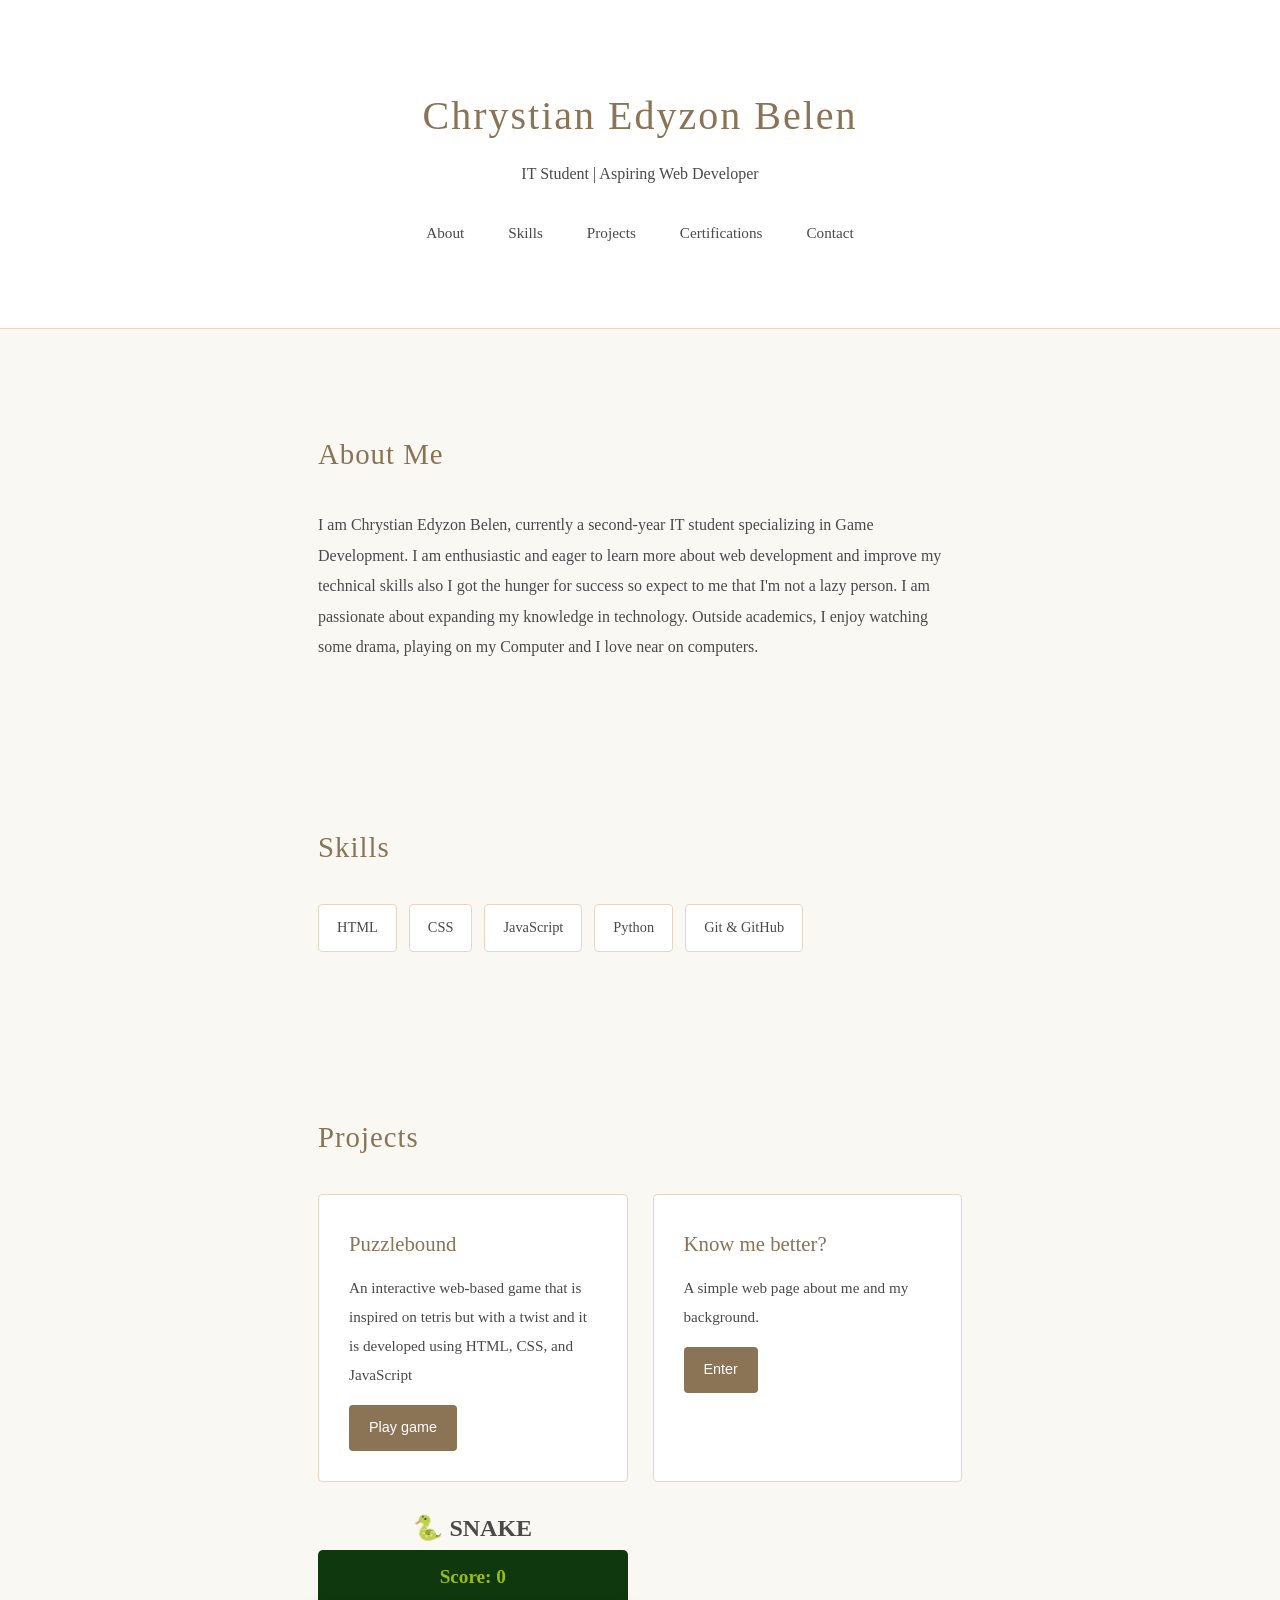
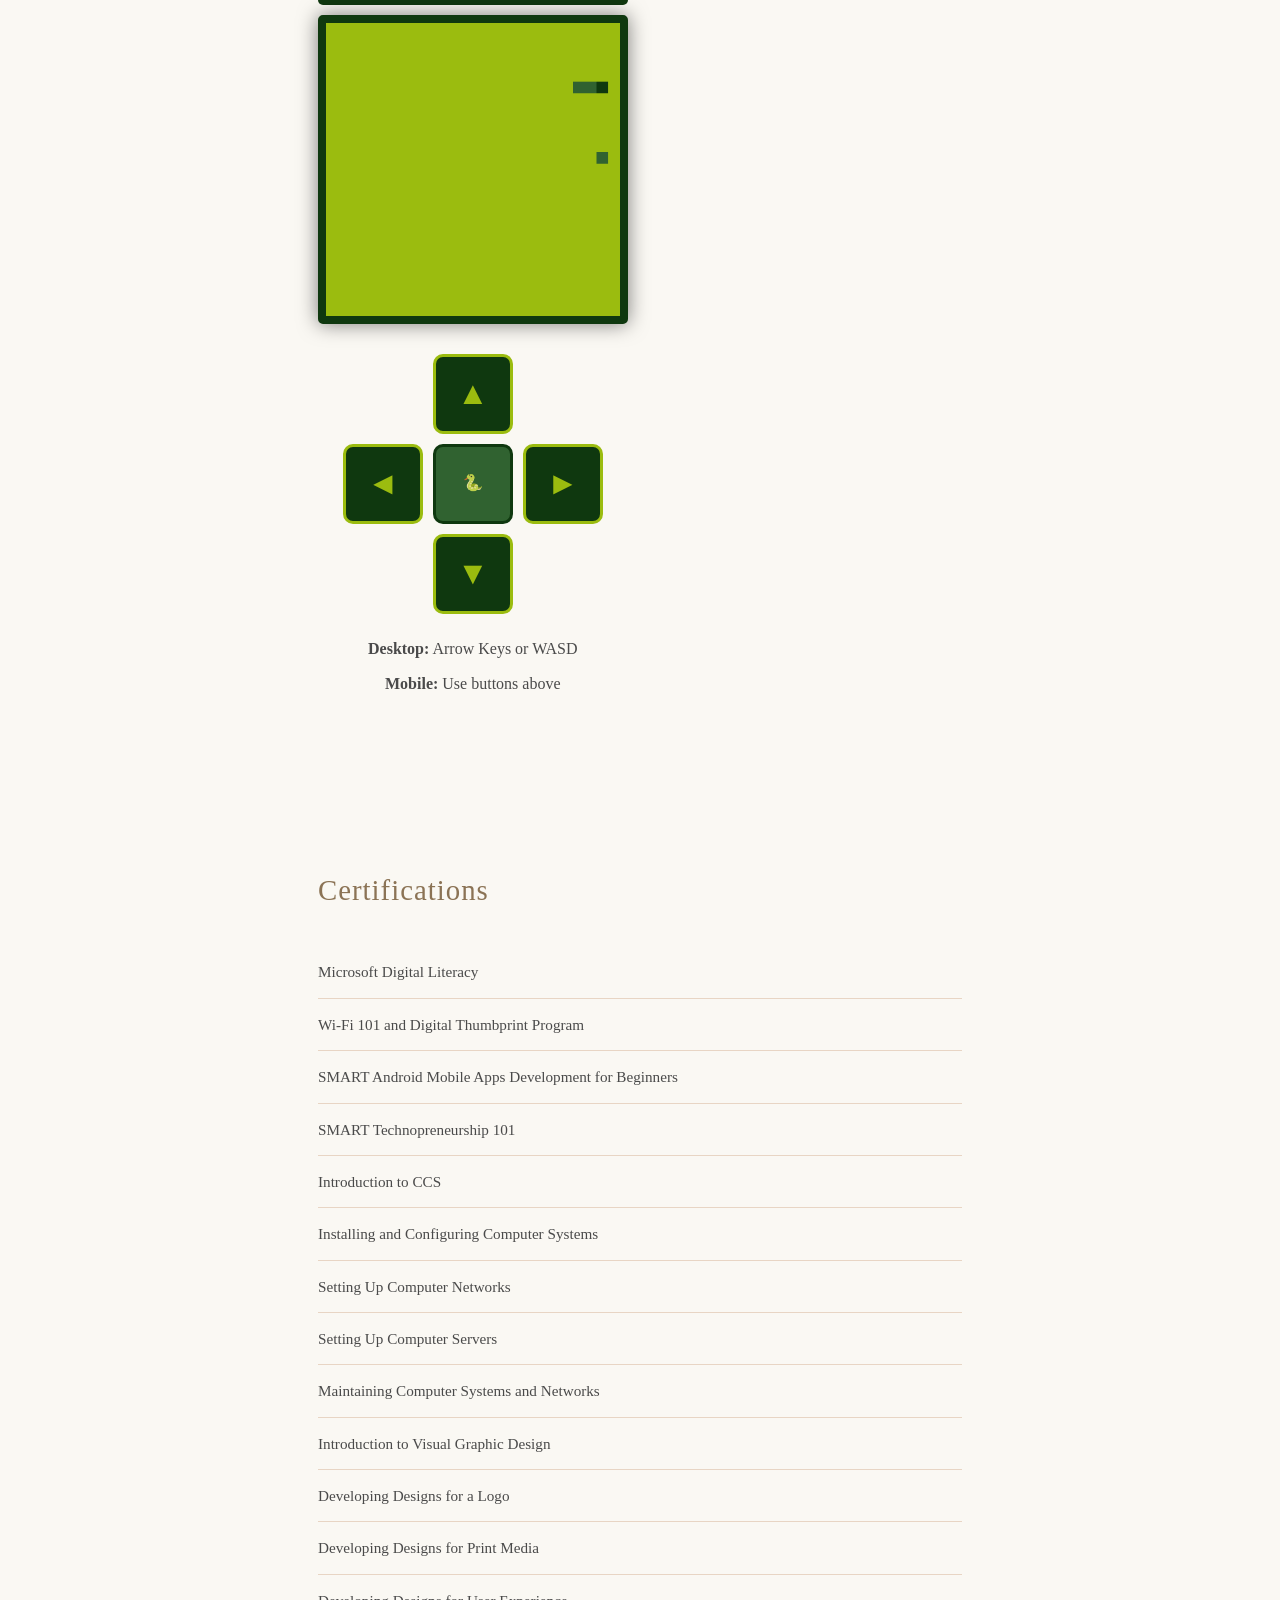
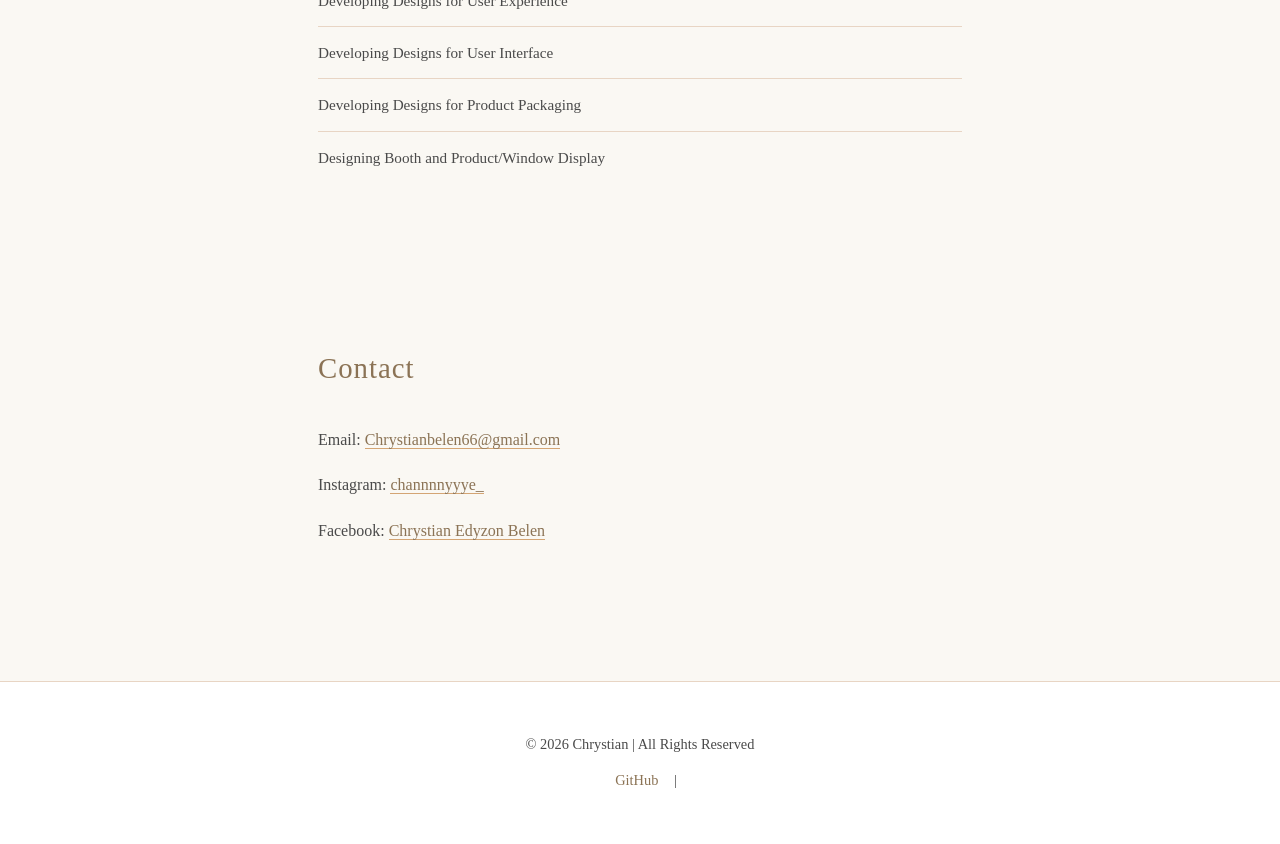
==== index.html @ 2df619b3 "new file uploaded" ====
<!DOCTYPE html>
<html lang="en">
<head>
<meta charset="UTF-8">
<title>Chrystian Edyzon Belen| IT Portfolio</title>
<meta name="viewport" content="width=device-width, initial-scale=1.0">

<style>
:root {
    --cream: #faf8f3;
    --warm-gray: #4a4a4a;
    --soft-brown: #8b7355;
    --accent: #d4a574;
    --light-accent: #e8d5c4;
    --white: #ffffff;
}

* {
    box-sizing: border-box;
    margin: 0;
    padding: 0;
}

body {
    font-family: 'Georgia', 'Times New Roman', serif;
    background: var(--cream);
    color: var(--warm-gray);
    line-height: 1.8;
    scroll-behavior: smooth;
}

a {
    text-decoration: none;
    transition: all 0.3s ease;
}

/* Header */
header {
    background: var(--white);
    color: var(--warm-gray);
    padding: 80px 10%;
    text-align: center;
    border-bottom: 1px solid var(--light-accent);
}

header h1 {
    font-size: 2.5rem;
    font-weight: 400;
    margin-bottom: 8px;
    letter-spacing: 2px;
    color: var(--soft-brown);
}

header p {
    font-size: 1rem;
    font-weight: 300;
    margin-bottom: 30px;
    color: var(--warm-gray);
}

/* Navigation */
nav {
    margin-top: 30px;
}

nav a {
    margin: 0 20px;
    font-weight: 400;
    font-size: 0.95rem;
    color: var(--warm-gray);
    border-bottom: 2px solid transparent;
    padding-bottom: 4px;
}

nav a:hover {
    color: var(--soft-brown);
    border-bottom: 2px solid var(--accent);
}

/* Sections */
section {
    padding: 60px 10%;
    max-width: 900px;
    margin: 40px auto;
}

section h2 {
    font-size: 1.8rem;
    margin-bottom: 30px;
    color: var(--soft-brown);
    font-weight: 400;
    letter-spacing: 1px;
}

section p {
    font-size: 1rem;
    line-height: 1.9;
    color: var(--warm-gray);
}

/* Skills */
.skills ul {
    list-style: none;
    padding: 0;
    display: flex;
    flex-wrap: wrap;
    gap: 12px;
}

.skills li {
    padding: 10px 18px;
    background: var(--white);
    color: var(--warm-gray);
    border: 1px solid var(--light-accent);
    border-radius: 4px;
    font-size: 0.9rem;
    font-weight: 400;
    transition: all 0.3s ease;
}

.skills li:hover {
    background: var(--light-accent);
    border-color: var(--accent);
}

/* Projects */
.projects {
    display: grid;
    grid-template-columns: repeat(auto-fit, minmax(280px, 1fr));
    gap: 25px;
}

.project-card {
    background: var(--white);
    padding: 30px;
    border: 1px solid var(--light-accent);
    border-radius: 4px;
    transition: all 0.3s ease;
}

.project-card:hover {
    border-color: var(--accent);
    box-shadow: 0 4px 12px rgba(0, 0, 0, 0.08);
}

.project-card h3 {
    margin-top: 0;
    color: var(--soft-brown);
    font-size: 1.3rem;
    font-weight: 400;
}

.project-card p {
    font-size: 0.95rem;
    margin-top: 12px;
    color: var(--warm-gray);
}

/* Certifications */
.certifications ul {
    list-style: none;
    padding: 0;
}

.certifications li {
    padding: 12px 0;
    border-bottom: 1px solid var(--light-accent);
    font-size: 0.95rem;
    color: var(--warm-gray);
}

.certifications li:last-child {
    border-bottom: none;
}

/* Buttons */
.btn {
    display: inline-block;
    margin-top: 15px;
    padding: 10px 20px;
    background: var(--soft-brown);
    color: var(--white);
    border-radius: 4px;
    font-size: 0.9rem;
    font-weight: 400;
    transition: all 0.3s ease;
    font-family: 'Segoe UI', sans-serif;
}

.btn:hover {
    background: var(--accent);
}

/* Contact Section */
#contact p {
    margin: 15px 0;
}

#contact p a {
    color: var(--soft-brown);
    border-bottom: 1px solid var(--accent);
}

#contact p a:hover {
    color: var(--accent);
}

/* Footer */
footer {
    background: var(--white);
    color: var(--warm-gray);
    text-align: center;
    padding: 40px 10%;
    border-top: 1px solid var(--light-accent);
    margin-top: 60px;
}

footer p {
    margin: 10px 0;
    font-size: 0.9rem;
}

footer a {
    color: var(--soft-brown);
    margin: 0 12px;
    font-weight: 400;
}

footer a:hover {
    color: var(--accent);
}

/* Responsive */
@media (max-width: 768px) {
    nav a {
        display: block;
        margin: 10px 0;
    }

    section {
        padding: 40px 5%;
    }

    header h1 {
        font-size: 2rem;
    }

}

 .game-container {
            text-align: center;
            max-width: 100%;
        }
 
 
        .score-board {
            background-color: #0f380f;
            color: #9bbc0f;
            padding: 10px 20px;
            margin-bottom: 10px;
            border-radius: 5px;
            font-size: 1.2em;
            font-weight: bold;
        }
 
        canvas {
            background-color: #9bbc0f;
            border: 8px solid #0f380f;
            border-radius: 5px;
            box-shadow: 0 0 20px rgba(0, 0, 0, 0.5);
            max-width: 100%;
            height: auto;
        }
 
        .mobile-controls {
            margin-top: 20px;
            display: grid;
            grid-template-columns: repeat(3, 80px);
            grid-template-rows: repeat(3, 80px);
            gap: 10px;
            justify-content: center;
        }
 
        .control-btn {
            background-color: #0f380f;
            color: #9bbc0f;
            border: 3px solid #9bbc0f;
            border-radius: 10px;
            font-size: 2em;
            font-weight: bold;
            cursor: pointer;
            transition: all 0.1s;
            user-select: none;
            -webkit-tap-highlight-color: transparent;
            display: flex;
            align-items: center;
            justify-content: center;
        }
 
        .control-btn:active {
            background-color: #9bbc0f;
            color: #0f380f;
            transform: scale(0.95);
        }
 
        .control-btn.up {
            grid-column: 2;
            grid-row: 1;
        }
 
        .control-btn.left {
            grid-column: 1;
            grid-row: 2;
        }
 
        .control-btn.center {
            grid-column: 2;
            grid-row: 2;
            background-color: #306230;
            border-color: #0f380f;
            font-size: 1em;
            cursor: default;
        }
 
        .control-btn.right {
            grid-column: 3;
            grid-row: 2;
        }
 
        .control-btn.down {
            grid-column: 2;
            grid-row: 3;
        }
 
        .keyboard-controls {
            margin-top: 20px;
            color: #9bbc0f;
            font-size: 0.9em;
        }
 
        .keyboard-controls p {
            margin: 5px 0;
        }
 
        #gameOverScreen {
            position: absolute;
            display: none;
            flex-direction: column;
            justify-content: center;
            align-items: center;
            background-color: rgba(15, 56, 15, 0.9);
            color: #9bbc0f;
            border-radius: 10px;
            padding: 40px;
            top: 50%;
            left: 50%;
            transform: translate(-50%, -50%);
            z-index: 10;
        }
 
        #gameOverScreen.show {
            display: flex;
        }
 
        #gameOverScreen h2 {
            font-size: 3em;
            margin-bottom: 20px;
        }
 
        #gameOverScreen p {
            font-size: 1.5em;
            margin: 10px 0;
        }
 
        .restart-btn {
            background-color: #9bbc0f;
            color: #0f380f;
            border: none;
            padding: 15px 30px;
            font-size: 1.2em;
            font-weight: bold;
            border-radius: 5px;
            cursor: pointer;
            margin-top: 20px;
            transition: transform 0.2s;
        }
 
        .restart-btn:hover {
            transform: scale(1.1);
        }
 
        .restart-btn:active {
            transform: scale(0.95);
        }
 
        @media (max-width: 600px) {
            h1 {
                font-size: 2em;
            }
 
            canvas {
                width: 100%;
                height: auto;
            }
 
            .mobile-controls {
                grid-template-columns: repeat(3, 70px);
                grid-template-rows: repeat(3, 70px);
            }
 
            .control-btn {
                font-size: 1.5em;
            }
 
            .keyboard-controls {
                font-size: 0.8em;
            }
 
            #gameOverScreen {
                padding: 30px;
            }
 
            #gameOverScreen h2 {
                font-size: 2em;
            }
 
            #gameOverScreen p {
                font-size: 1.2em;
            }
        }
</style>
</head>
<body>

<header>
    <h1>Chrystian Edyzon Belen</h1>
    <p>IT Student | Aspiring Web Developer</p>
    <nav>
        <a href="#about">About</a>
        <a href="#skills">Skills</a>
        <a href="#projects">Projects</a>
        <a href="#certifications">Certifications</a>
        <a href="#contact">Contact</a>
    </nav>
</header>

<section id="about">
    <h2>About Me</h2>
    <p>
        I am Chrystian Edyzon Belen, currently a second-year IT student specializing in Game Development. 
        I am enthusiastic and eager to learn more about web development and improve my technical skills also I got the hunger for success
        so expect to me that I'm not a lazy person. 
        I am passionate about expanding my knowledge in technology. Outside academics, I enjoy watching some drama, playing on my Computer
        and I love near on computers. 
    </p>
</section>

<section id="skills" class="skills">
    <h2>Skills</h2>
    <ul>
        <li>HTML</li>
        <li>CSS</li>
        <li>JavaScript</li>
        <li>Python</li>
        <li>Git & GitHub</li>
    </ul>
</section>

<section id="projects">
    <h2>Projects</h2>
    <div class="projects">
        <div class="project-card">
            <h3>Puzzlebound</h3>
            <p>An interactive web-based game that is inspired on tetris but with a twist and it is developed using HTML, CSS, and JavaScript</p>
            <a class="btn" href=" https://channyyyyyyyyyy.github.io/game-pages/" target="_blank">Play game</a>
        </div>

        <div class="project-card">
            <h3>Know me better?</h3>
            <p>A simple web page about me and my background.</p>
            <a class="btn" href="BELEN_HOME.html" target="_blank">Enter</a>
        </div>
         <div class="game-container">
        <h1>🐍 SNAKE</h1>
        <div class="score-board">
            Score: <span id="score">0</span>
        </div>
        <div style="position: relative;">
            <canvas id="gameCanvas" width="500" height="500"></canvas>
            <div id="gameOverScreen">
                <h2>GAME OVER!</h2>
                <p>Final Score: <span id="finalScore">0</span></p>
                <button class="restart-btn" onclick="restartGame()">PLAY AGAIN</button>
            </div>
        </div>
 
        <!-- Mobile Control Buttons -->
        <div class="mobile-controls">
            <button class="control-btn up" id="btnUp">▲</button>
            <button class="control-btn left" id="btnLeft">◄</button>
            <div class="control-btn center">🐍</div>
            <button class="control-btn right" id="btnRight">►</button>
            <button class="control-btn down" id="btnDown">▼</button>
        </div>
 
        <div class="keyboard-controls">
            <p><strong>Desktop:</strong> Arrow Keys or WASD</p>
            <p><strong>Mobile:</strong> Use buttons above</p>
        </div>
    </div>
 
    <script>
        const canvas = document.getElementById('gameCanvas');
        const ctx = canvas.getContext('2d');
        const scoreElement = document.getElementById('score');
        const finalScoreElement = document.getElementById('finalScore');
        const gameOverScreen = document.getElementById('gameOverScreen');
 
        const TILE_SIZE = 20;
        const GRID_WIDTH = 25;
        const GRID_HEIGHT = 25;
        const GAME_SPEED = 100;
 
        let snake = [];
        let food = {};
        let direction = 'RIGHT';
        let nextDirection = 'RIGHT';
        let running = false;
        let gameOver = false;
        let score = 0;
        let gameLoop = null;
 
        function init() {
            canvas.width = GRID_WIDTH * TILE_SIZE;
            canvas.height = GRID_HEIGHT * TILE_SIZE;
            setupMobileControls();
            startGame();
        }
 
        function setupMobileControls() {
            const btnUp = document.getElementById('btnUp');
            const btnDown = document.getElementById('btnDown');
            const btnLeft = document.getElementById('btnLeft');
            const btnRight = document.getElementById('btnRight');
 
            // Prevent default touch behavior
            [btnUp, btnDown, btnLeft, btnRight].forEach(btn => {
                btn.addEventListener('touchstart', (e) => e.preventDefault());
            });
 
            btnUp.addEventListener('click', () => {
                if (running && direction !== 'DOWN') nextDirection = 'UP';
            });
 
            btnDown.addEventListener('click', () => {
                if (running && direction !== 'UP') nextDirection = 'DOWN';
            });
 
            btnLeft.addEventListener('click', () => {
                if (running && direction !== 'RIGHT') nextDirection = 'LEFT';
            });
 
            btnRight.addEventListener('click', () => {
                if (running && direction !== 'LEFT') nextDirection = 'RIGHT';
            });
 
            // Touch support for better mobile experience
            btnUp.addEventListener('touchstart', (e) => {
                if (running && direction !== 'DOWN') nextDirection = 'UP';
            });
 
            btnDown.addEventListener('touchstart', (e) => {
                if (running && direction !== 'UP') nextDirection = 'DOWN';
            });
 
            btnLeft.addEventListener('touchstart', (e) => {
                if (running && direction !== 'RIGHT') nextDirection = 'LEFT';
            });
 
            btnRight.addEventListener('touchstart', (e) => {
                if (running && direction !== 'LEFT') nextDirection = 'RIGHT';
            });
        }
 
        function startGame() {
            snake = [
                { x: 5, y: 5 },
                { x: 4, y: 5 },
                { x: 3, y: 5 }
            ];
 
            direction = 'RIGHT';
            nextDirection = 'RIGHT';
            score = 0;
            gameOver = false;
            running = true;
 
            updateScore();
            gameOverScreen.classList.remove('show');
            spawnFood();
 
            if (gameLoop) clearInterval(gameLoop);
            gameLoop = setInterval(update, GAME_SPEED);
        }
 
        function spawnFood() {
            let validPosition = false;
            while (!validPosition) {
                food = {
                    x: Math.floor(Math.random() * GRID_WIDTH),
                    y: Math.floor(Math.random() * GRID_HEIGHT)
                };
                validPosition = !snake.some(segment => 
                    segment.x === food.x && segment.y === food.y
                );
            }
        }
 
        function update() {
            if (!running) return;
 
            direction = nextDirection;
            const head = { ...snake[0] };
 
            switch (direction) {
                case 'UP': head.y--; break;
                case 'DOWN': head.y++; break;
                case 'LEFT': head.x--; break;
                case 'RIGHT': head.x++; break;
            }
 
            // Check wall collision
            if (head.x < 0 || head.x >= GRID_WIDTH || 
                head.y < 0 || head.y >= GRID_HEIGHT) {
                endGame();
                return;
            }
 
            // Check self collision
            if (snake.some(segment => segment.x === head.x && segment.y === head.y)) {
                endGame();
                return;
            }
 
            snake.unshift(head);
 
            // Check if food is eaten
            if (head.x === food.x && head.y === food.y) {
                score += 10;
                updateScore();
                spawnFood();
            } else {
                snake.pop();
            }
 
            draw();
        }
 
        function draw() {
            // Clear canvas
            ctx.fillStyle = '#9bbc0f';
            ctx.fillRect(0, 0, canvas.width, canvas.height);
 
            // Draw food
            ctx.fillStyle = '#306230';
            ctx.fillRect(
                food.x * TILE_SIZE,
                food.y * TILE_SIZE,
                TILE_SIZE,
                TILE_SIZE
            );
 
            // Draw snake
            snake.forEach((segment, index) => {
                ctx.fillStyle = index === 0 ? '#0f380f' : '#306230';
                ctx.fillRect(
                    segment.x * TILE_SIZE,
                    segment.y * TILE_SIZE,
                    TILE_SIZE,
                    TILE_SIZE
                );
            });
        }
 
        function endGame() {
            running = false;
            gameOver = true;
            clearInterval(gameLoop);
            finalScoreElement.textContent = score;
            gameOverScreen.classList.add('show');
        }
 
        function updateScore() {
            scoreElement.textContent = score;
        }
 
        function restartGame() {
            startGame();
        }
 
        // Keyboard controls
        document.addEventListener('keydown', (e) => {
            if (gameOver && e.code === 'Space') {
                restartGame();
                return;
            }
 
            if (!running) return;
 
            switch (e.key) {
                case 'ArrowUp':
                case 'w':
                case 'W':
                    if (direction !== 'DOWN') nextDirection = 'UP';
                    e.preventDefault();
                    break;
                case 'ArrowDown':
                case 's':
                case 'S':
                    if (direction !== 'UP') nextDirection = 'DOWN';
                    e.preventDefault();
                    break;
                case 'ArrowLeft':
                case 'a':
                case 'A':
                    if (direction !== 'RIGHT') nextDirection = 'LEFT';
                    e.preventDefault();
                    break;
                case 'ArrowRight':
                case 'd':
                case 'D':
                    if (direction !== 'LEFT') nextDirection = 'RIGHT';
                    e.preventDefault();
                    break;
            }
        });
 
        // Start the game when page loads
        init();
    </script>
    </div>
</section>

<section id="certifications" class="certifications">
    <h2>Certifications</h2>
    <ul>
        <li>Microsoft Digital Literacy</li>
        <li>Wi-Fi 101 and Digital Thumbprint Program</li>
        <li>SMART Android Mobile Apps Development for Beginners</li>
        <li>SMART Technopreneurship 101</li>
        <li>Introduction to CCS</li>
        <li>Installing and Configuring Computer Systems</li>
        <li>Setting Up Computer Networks</li>
        <li>Setting Up Computer Servers</li>
        <li>Maintaining Computer Systems and Networks</li>
        <li>Introduction to Visual Graphic Design</li>
        <li>Developing Designs for a Logo</li>
        <li>Developing Designs for Print Media</li>
        <li>Developing Designs for User Experience</li>
        <li>Developing Designs for User Interface</li>
        <li>Developing Designs for Product Packaging</li>
        <li>Designing Booth and Product/Window Display</li>
    </ul>
</section>

<section id="contact">
    <h2>Contact</h2>
    <p>Email: <a href="https://mail.google.com/mail/u/0/#inbox">Chrystianbelen66@gmail.com</a></p>
    <p>Instagram: <a href="https://www.instagram.com/channnnyyye_/" target="_blank">channnnyyye_</a></p>
    <p>Facebook: <a href="https://www.facebook.com/christian.belen.731" target="_blank">Chrystian Edyzon Belen</a></p>
</section>

<footer>
    <p>&copy; 2026 Chrystian | All Rights Reserved</p>
    <p>
        <a href="https://github.com/Channyyyyyyyyyy/Chrystian-Belen-portfolio/upload">GitHub</a> |
        
    </p>
</footer>

</body>

</html>
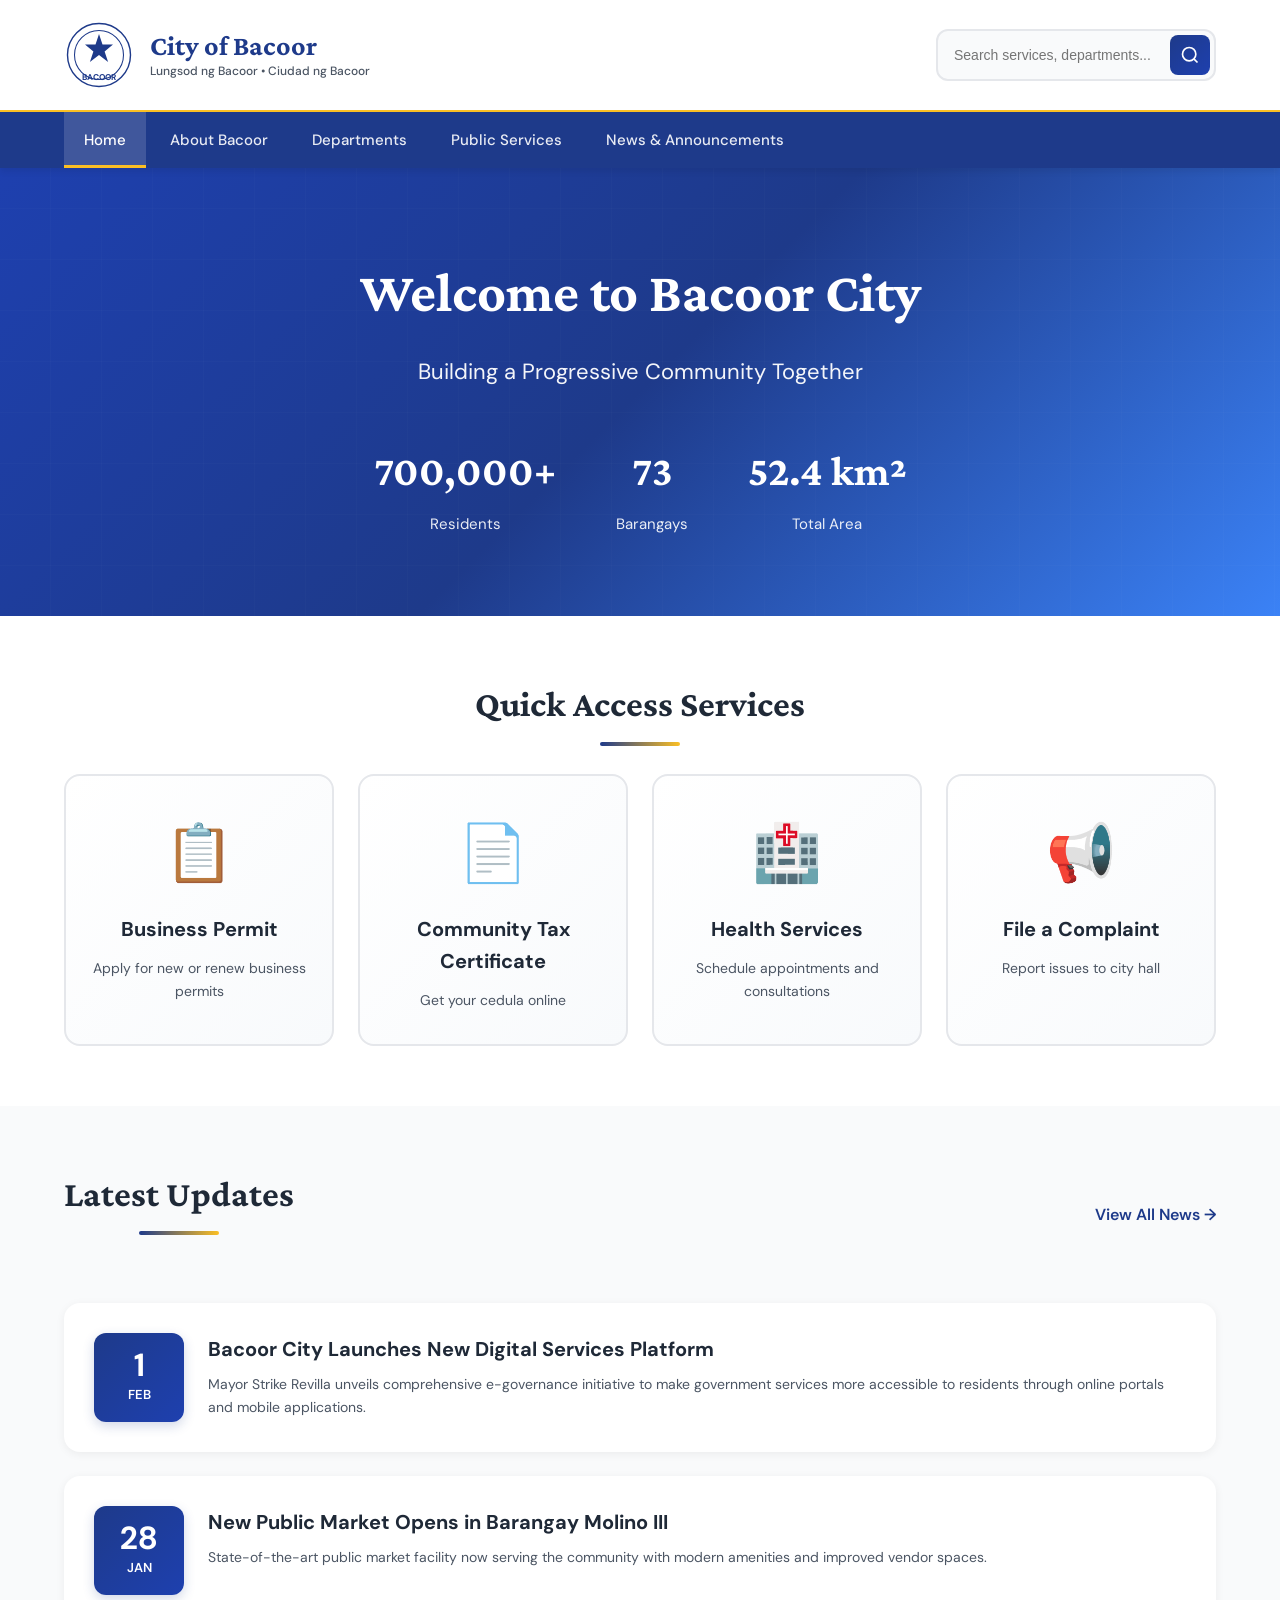
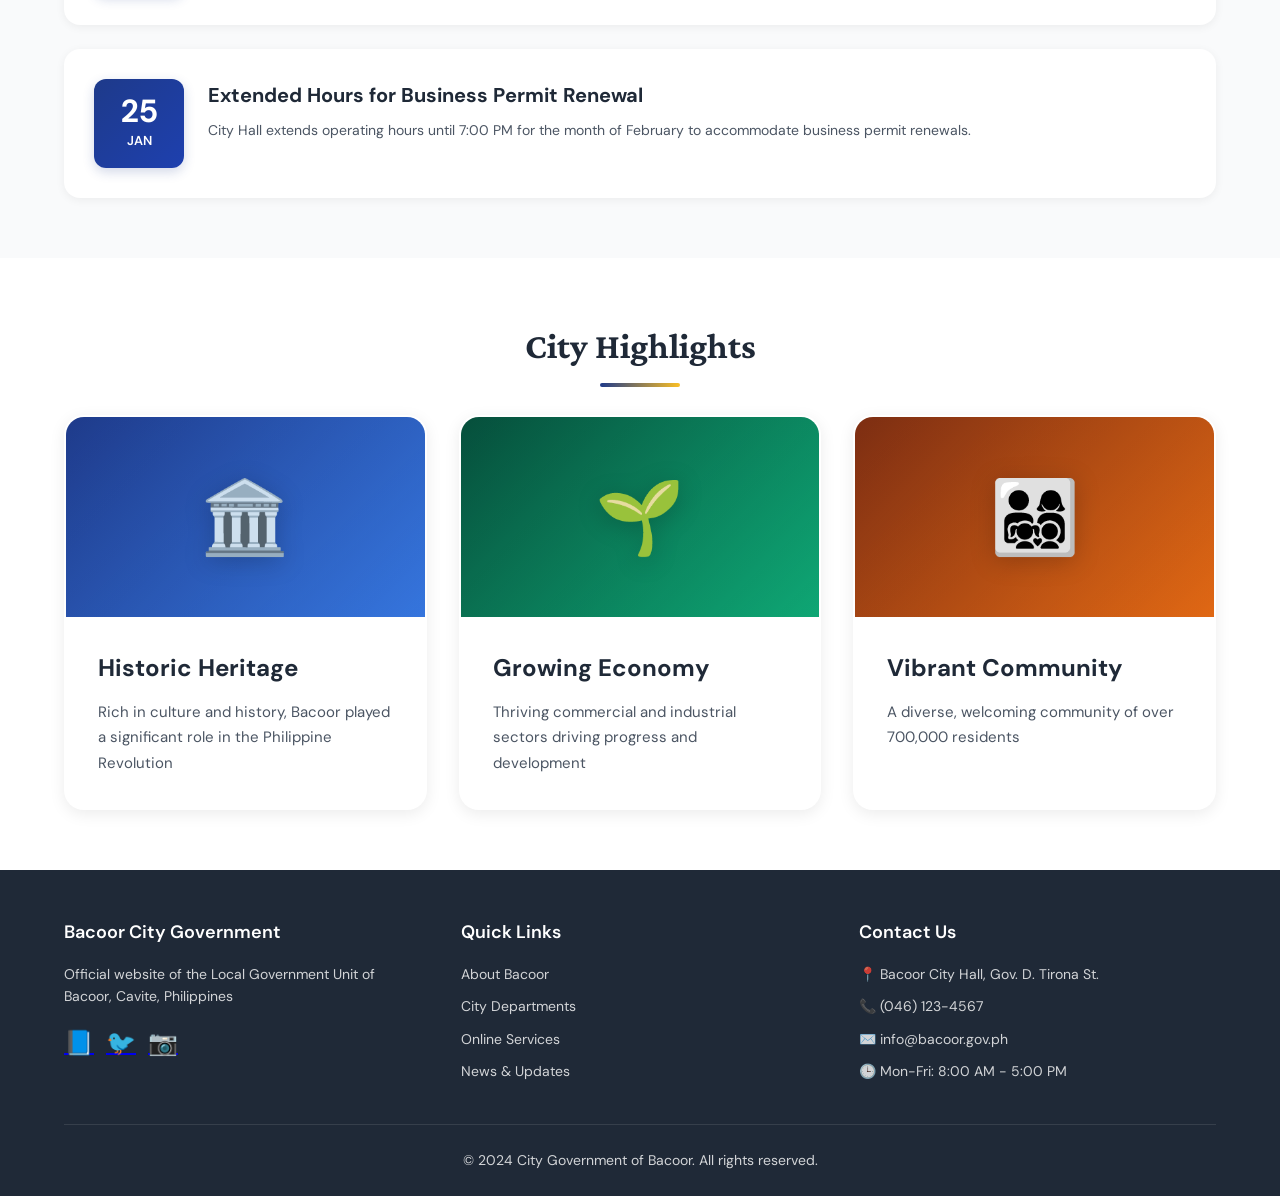
==== commit 855fc81a: "Add files via upload need to remove the html files in the folder so the pages can find the index.htm" ====
--- a/index.html
+++ b/index.html
@@ -1,785 +1,200 @@
 <!DOCTYPE html>
 <html lang="en">
 <head>
-<meta charset="UTF-8">
-<title>Chrystian Edyzon Belen| IT Portfolio</title>
-<meta name="viewport" content="width=device-width, initial-scale=1.0">
-
-<style>
-:root {
-    --cream: #faf8f3;
-    --warm-gray: #4a4a4a;
-    --soft-brown: #8b7355;
-    --accent: #d4a574;
-    --light-accent: #e8d5c4;
-    --white: #ffffff;
-}
-
-* {
-    box-sizing: border-box;
-    margin: 0;
-    padding: 0;
-}
-
-body {
-    font-family: 'Georgia', 'Times New Roman', serif;
-    background: var(--cream);
-    color: var(--warm-gray);
-    line-height: 1.8;
-    scroll-behavior: smooth;
-}
-
-a {
-    text-decoration: none;
-    transition: all 0.3s ease;
-}
-
-/* Header */
-header {
-    background: var(--white);
-    color: var(--warm-gray);
-    padding: 80px 10%;
-    text-align: center;
-    border-bottom: 1px solid var(--light-accent);
-}
-
-header h1 {
-    font-size: 2.5rem;
-    font-weight: 400;
-    margin-bottom: 8px;
-    letter-spacing: 2px;
-    color: var(--soft-brown);
-}
-
-header p {
-    font-size: 1rem;
-    font-weight: 300;
-    margin-bottom: 30px;
-    color: var(--warm-gray);
-}
-
-/* Navigation */
-nav {
-    margin-top: 30px;
-}
-
-nav a {
-    margin: 0 20px;
-    font-weight: 400;
-    font-size: 0.95rem;
-    color: var(--warm-gray);
-    border-bottom: 2px solid transparent;
-    padding-bottom: 4px;
-}
-
-nav a:hover {
-    color: var(--soft-brown);
-    border-bottom: 2px solid var(--accent);
-}
-
-/* Sections */
-section {
-    padding: 60px 10%;
-    max-width: 900px;
-    margin: 40px auto;
-}
-
-section h2 {
-    font-size: 1.8rem;
-    margin-bottom: 30px;
-    color: var(--soft-brown);
-    font-weight: 400;
-    letter-spacing: 1px;
-}
-
-section p {
-    font-size: 1rem;
-    line-height: 1.9;
-    color: var(--warm-gray);
-}
-
-/* Skills */
-.skills ul {
-    list-style: none;
-    padding: 0;
-    display: flex;
-    flex-wrap: wrap;
-    gap: 12px;
-}
-
-.skills li {
-    padding: 10px 18px;
-    background: var(--white);
-    color: var(--warm-gray);
-    border: 1px solid var(--light-accent);
-    border-radius: 4px;
-    font-size: 0.9rem;
-    font-weight: 400;
-    transition: all 0.3s ease;
-}
-
-.skills li:hover {
-    background: var(--light-accent);
-    border-color: var(--accent);
-}
-
-/* Projects */
-.projects {
-    display: grid;
-    grid-template-columns: repeat(auto-fit, minmax(280px, 1fr));
-    gap: 25px;
-}
-
-.project-card {
-    background: var(--white);
-    padding: 30px;
-    border: 1px solid var(--light-accent);
-    border-radius: 4px;
-    transition: all 0.3s ease;
-}
-
-.project-card:hover {
-    border-color: var(--accent);
-    box-shadow: 0 4px 12px rgba(0, 0, 0, 0.08);
-}
-
-.project-card h3 {
-    margin-top: 0;
-    color: var(--soft-brown);
-    font-size: 1.3rem;
-    font-weight: 400;
-}
-
-.project-card p {
-    font-size: 0.95rem;
-    margin-top: 12px;
-    color: var(--warm-gray);
-}
-
-/* Certifications */
-.certifications ul {
-    list-style: none;
-    padding: 0;
-}
-
-.certifications li {
-    padding: 12px 0;
-    border-bottom: 1px solid var(--light-accent);
-    font-size: 0.95rem;
-    color: var(--warm-gray);
-}
-
-.certifications li:last-child {
-    border-bottom: none;
-}
-
-/* Buttons */
-.btn {
-    display: inline-block;
-    margin-top: 15px;
-    padding: 10px 20px;
-    background: var(--soft-brown);
-    color: var(--white);
-    border-radius: 4px;
-    font-size: 0.9rem;
-    font-weight: 400;
-    transition: all 0.3s ease;
-    font-family: 'Segoe UI', sans-serif;
-}
-
-.btn:hover {
-    background: var(--accent);
-}
-
-/* Contact Section */
-#contact p {
-    margin: 15px 0;
-}
-
-#contact p a {
-    color: var(--soft-brown);
-    border-bottom: 1px solid var(--accent);
-}
-
-#contact p a:hover {
-    color: var(--accent);
-}
-
-/* Footer */
-footer {
-    background: var(--white);
-    color: var(--warm-gray);
-    text-align: center;
-    padding: 40px 10%;
-    border-top: 1px solid var(--light-accent);
-    margin-top: 60px;
-}
-
-footer p {
-    margin: 10px 0;
-    font-size: 0.9rem;
-}
-
-footer a {
-    color: var(--soft-brown);
-    margin: 0 12px;
-    font-weight: 400;
-}
-
-footer a:hover {
-    color: var(--accent);
-}
-
-/* Responsive */
-@media (max-width: 768px) {
-    nav a {
-        display: block;
-        margin: 10px 0;
-    }
-
-    section {
-        padding: 40px 5%;
-    }
-
-    header h1 {
-        font-size: 2rem;
-    }
-
-}
-
- .game-container {
-            text-align: center;
-            max-width: 100%;
-        }
- 
- 
-        .score-board {
-            background-color: #0f380f;
-            color: #9bbc0f;
-            padding: 10px 20px;
-            margin-bottom: 10px;
-            border-radius: 5px;
-            font-size: 1.2em;
-            font-weight: bold;
-        }
- 
-        canvas {
-            background-color: #9bbc0f;
-            border: 8px solid #0f380f;
-            border-radius: 5px;
-            box-shadow: 0 0 20px rgba(0, 0, 0, 0.5);
-            max-width: 100%;
-            height: auto;
-        }
- 
-        .mobile-controls {
-            margin-top: 20px;
-            display: grid;
-            grid-template-columns: repeat(3, 80px);
-            grid-template-rows: repeat(3, 80px);
-            gap: 10px;
-            justify-content: center;
-        }
- 
-        .control-btn {
-            background-color: #0f380f;
-            color: #9bbc0f;
-            border: 3px solid #9bbc0f;
-            border-radius: 10px;
-            font-size: 2em;
-            font-weight: bold;
-            cursor: pointer;
-            transition: all 0.1s;
-            user-select: none;
-            -webkit-tap-highlight-color: transparent;
-            display: flex;
-            align-items: center;
-            justify-content: center;
-        }
- 
-        .control-btn:active {
-            background-color: #9bbc0f;
-            color: #0f380f;
-            transform: scale(0.95);
-        }
- 
-        .control-btn.up {
-            grid-column: 2;
-            grid-row: 1;
-        }
- 
-        .control-btn.left {
-            grid-column: 1;
-            grid-row: 2;
-        }
- 
-        .control-btn.center {
-            grid-column: 2;
-            grid-row: 2;
-            background-color: #306230;
-            border-color: #0f380f;
-            font-size: 1em;
-            cursor: default;
-        }
- 
-        .control-btn.right {
-            grid-column: 3;
-            grid-row: 2;
-        }
- 
-        .control-btn.down {
-            grid-column: 2;
-            grid-row: 3;
-        }
- 
-        .keyboard-controls {
-            margin-top: 20px;
-            color: #9bbc0f;
-            font-size: 0.9em;
-        }
- 
-        .keyboard-controls p {
-            margin: 5px 0;
-        }
- 
-        #gameOverScreen {
-            position: absolute;
-            display: none;
-            flex-direction: column;
-            justify-content: center;
-            align-items: center;
-            background-color: rgba(15, 56, 15, 0.9);
-            color: #9bbc0f;
-            border-radius: 10px;
-            padding: 40px;
-            top: 50%;
-            left: 50%;
-            transform: translate(-50%, -50%);
-            z-index: 10;
-        }
- 
-        #gameOverScreen.show {
-            display: flex;
-        }
- 
-        #gameOverScreen h2 {
-            font-size: 3em;
-            margin-bottom: 20px;
-        }
- 
-        #gameOverScreen p {
-            font-size: 1.5em;
-            margin: 10px 0;
-        }
- 
-        .restart-btn {
-            background-color: #9bbc0f;
-            color: #0f380f;
-            border: none;
-            padding: 15px 30px;
-            font-size: 1.2em;
-            font-weight: bold;
-            border-radius: 5px;
-            cursor: pointer;
-            margin-top: 20px;
-            transition: transform 0.2s;
-        }
- 
-        .restart-btn:hover {
-            transform: scale(1.1);
-        }
- 
-        .restart-btn:active {
-            transform: scale(0.95);
-        }
- 
-        @media (max-width: 600px) {
-            h1 {
-                font-size: 2em;
-            }
- 
-            canvas {
-                width: 100%;
-                height: auto;
-            }
- 
-            .mobile-controls {
-                grid-template-columns: repeat(3, 70px);
-                grid-template-rows: repeat(3, 70px);
-            }
- 
-            .control-btn {
-                font-size: 1.5em;
-            }
- 
-            .keyboard-controls {
-                font-size: 0.8em;
-            }
- 
-            #gameOverScreen {
-                padding: 30px;
-            }
- 
-            #gameOverScreen h2 {
-                font-size: 2em;
-            }
- 
-            #gameOverScreen p {
-                font-size: 1.2em;
-            }
-        }
-</style>
+    <meta charset="UTF-8">
+    <meta name="viewport" content="width=device-width, initial-scale=1.0">
+    <title>Bacoor City - Official Local Government Unit Portal</title>
+    <link rel="stylesheet" href="../CSS/style.css">
+    <link href="https://fonts.googleapis.com/css2?family=Crimson+Pro:wght@400;600;700&family=DM+Sans:wght@400;500;700&display=swap" rel="stylesheet">
 </head>
 <body>
-
-<header>
-    <h1>Chrystian Edyzon Belen</h1>
-    <p>IT Student | Aspiring Web Developer</p>
-    <nav>
-        <a href="#about">About</a>
-        <a href="#skills">Skills</a>
-        <a href="#projects">Projects</a>
-        <a href="#certifications">Certifications</a>
-        <a href="#contact">Contact</a>
-    </nav>
-</header>
-
-<section id="about">
-    <h2>About Me</h2>
-    <p>
-        I am Chrystian Edyzon Belen, currently a second-year IT student specializing in Game Development. 
-        I am enthusiastic and eager to learn more about web development and improve my technical skills also I got the hunger for success
-        so expect to me that I'm not a lazy person. 
-        I am passionate about expanding my knowledge in technology. Outside academics, I enjoy watching some drama, playing on my Computer
-        and I love near on computers. 
-    </p>
-</section>
-
-<section id="skills" class="skills">
-    <h2>Skills</h2>
-    <ul>
-        <li>HTML</li>
-        <li>CSS</li>
-        <li>JavaScript</li>
-        <li>Python</li>
-        <li>Git & GitHub</li>
-    </ul>
-</section>
-
-<section id="projects">
-    <h2>Projects</h2>
-    <div class="projects">
-        <div class="project-card">
-            <h3>Puzzlebound</h3>
-            <p>An interactive web-based game that is inspired on tetris but with a twist and it is developed using HTML, CSS, and JavaScript</p>
-            <a class="btn" href=" https://channyyyyyyyyyy.github.io/game-pages/" target="_blank">Play game</a>
-        </div>
-
-        <div class="project-card">
-            <h3>Know me better?</h3>
-            <p>A simple web page about me and my background.</p>
-            <a class="btn" href="BELEN_HOME.html" target="_blank">Enter</a>
-        </div>
-         <div class="game-container">
-        <h1>🐍 SNAKE</h1>
-        <div class="score-board">
-            Score: <span id="score">0</span>
-        </div>
-        <div style="position: relative;">
-            <canvas id="gameCanvas" width="500" height="500"></canvas>
-            <div id="gameOverScreen">
-                <h2>GAME OVER!</h2>
-                <p>Final Score: <span id="finalScore">0</span></p>
-                <button class="restart-btn" onclick="restartGame()">PLAY AGAIN</button>
-            </div>
-        </div>
- 
-        <!-- Mobile Control Buttons -->
-        <div class="mobile-controls">
-            <button class="control-btn up" id="btnUp">▲</button>
-            <button class="control-btn left" id="btnLeft">◄</button>
-            <div class="control-btn center">🐍</div>
-            <button class="control-btn right" id="btnRight">►</button>
-            <button class="control-btn down" id="btnDown">▼</button>
-        </div>
- 
-        <div class="keyboard-controls">
-            <p><strong>Desktop:</strong> Arrow Keys or WASD</p>
-            <p><strong>Mobile:</strong> Use buttons above</p>
-        </div>
-    </div>
- 
-    <script>
-        const canvas = document.getElementById('gameCanvas');
-        const ctx = canvas.getContext('2d');
-        const scoreElement = document.getElementById('score');
-        const finalScoreElement = document.getElementById('finalScore');
-        const gameOverScreen = document.getElementById('gameOverScreen');
- 
-        const TILE_SIZE = 20;
-        const GRID_WIDTH = 25;
-        const GRID_HEIGHT = 25;
-        const GAME_SPEED = 100;
- 
-        let snake = [];
-        let food = {};
-        let direction = 'RIGHT';
-        let nextDirection = 'RIGHT';
-        let running = false;
-        let gameOver = false;
-        let score = 0;
-        let gameLoop = null;
- 
-        function init() {
-            canvas.width = GRID_WIDTH * TILE_SIZE;
-            canvas.height = GRID_HEIGHT * TILE_SIZE;
-            setupMobileControls();
-            startGame();
-        }
- 
-        function setupMobileControls() {
-            const btnUp = document.getElementById('btnUp');
-            const btnDown = document.getElementById('btnDown');
-            const btnLeft = document.getElementById('btnLeft');
-            const btnRight = document.getElementById('btnRight');
- 
-            // Prevent default touch behavior
-            [btnUp, btnDown, btnLeft, btnRight].forEach(btn => {
-                btn.addEventListener('touchstart', (e) => e.preventDefault());
-            });
- 
-            btnUp.addEventListener('click', () => {
-                if (running && direction !== 'DOWN') nextDirection = 'UP';
-            });
- 
-            btnDown.addEventListener('click', () => {
-                if (running && direction !== 'UP') nextDirection = 'DOWN';
-            });
- 
-            btnLeft.addEventListener('click', () => {
-                if (running && direction !== 'RIGHT') nextDirection = 'LEFT';
-            });
- 
-            btnRight.addEventListener('click', () => {
-                if (running && direction !== 'LEFT') nextDirection = 'RIGHT';
-            });
- 
-            // Touch support for better mobile experience
-            btnUp.addEventListener('touchstart', (e) => {
-                if (running && direction !== 'DOWN') nextDirection = 'UP';
-            });
- 
-            btnDown.addEventListener('touchstart', (e) => {
-                if (running && direction !== 'UP') nextDirection = 'DOWN';
-            });
- 
-            btnLeft.addEventListener('touchstart', (e) => {
-                if (running && direction !== 'RIGHT') nextDirection = 'LEFT';
-            });
- 
-            btnRight.addEventListener('touchstart', (e) => {
-                if (running && direction !== 'LEFT') nextDirection = 'RIGHT';
-            });
-        }
- 
-        function startGame() {
-            snake = [
-                { x: 5, y: 5 },
-                { x: 4, y: 5 },
-                { x: 3, y: 5 }
-            ];
- 
-            direction = 'RIGHT';
-            nextDirection = 'RIGHT';
-            score = 0;
-            gameOver = false;
-            running = true;
- 
-            updateScore();
-            gameOverScreen.classList.remove('show');
-            spawnFood();
- 
-            if (gameLoop) clearInterval(gameLoop);
-            gameLoop = setInterval(update, GAME_SPEED);
-        }
- 
-        function spawnFood() {
-            let validPosition = false;
-            while (!validPosition) {
-                food = {
-                    x: Math.floor(Math.random() * GRID_WIDTH),
-                    y: Math.floor(Math.random() * GRID_HEIGHT)
-                };
-                validPosition = !snake.some(segment => 
-                    segment.x === food.x && segment.y === food.y
-                );
-            }
-        }
- 
-        function update() {
-            if (!running) return;
- 
-            direction = nextDirection;
-            const head = { ...snake[0] };
- 
-            switch (direction) {
-                case 'UP': head.y--; break;
-                case 'DOWN': head.y++; break;
-                case 'LEFT': head.x--; break;
-                case 'RIGHT': head.x++; break;
-            }
- 
-            // Check wall collision
-            if (head.x < 0 || head.x >= GRID_WIDTH || 
-                head.y < 0 || head.y >= GRID_HEIGHT) {
-                endGame();
-                return;
-            }
- 
-            // Check self collision
-            if (snake.some(segment => segment.x === head.x && segment.y === head.y)) {
-                endGame();
-                return;
-            }
- 
-            snake.unshift(head);
- 
-            // Check if food is eaten
-            if (head.x === food.x && head.y === food.y) {
-                score += 10;
-                updateScore();
-                spawnFood();
-            } else {
-                snake.pop();
-            }
- 
-            draw();
-        }
- 
-        function draw() {
-            // Clear canvas
-            ctx.fillStyle = '#9bbc0f';
-            ctx.fillRect(0, 0, canvas.width, canvas.height);
- 
-            // Draw food
-            ctx.fillStyle = '#306230';
-            ctx.fillRect(
-                food.x * TILE_SIZE,
-                food.y * TILE_SIZE,
-                TILE_SIZE,
-                TILE_SIZE
-            );
- 
-            // Draw snake
-            snake.forEach((segment, index) => {
-                ctx.fillStyle = index === 0 ? '#0f380f' : '#306230';
-                ctx.fillRect(
-                    segment.x * TILE_SIZE,
-                    segment.y * TILE_SIZE,
-                    TILE_SIZE,
-                    TILE_SIZE
-                );
-            });
-        }
- 
-        function endGame() {
-            running = false;
-            gameOver = true;
-            clearInterval(gameLoop);
-            finalScoreElement.textContent = score;
-            gameOverScreen.classList.add('show');
-        }
- 
-        function updateScore() {
-            scoreElement.textContent = score;
-        }
- 
-        function restartGame() {
-            startGame();
-        }
- 
-        // Keyboard controls
-        document.addEventListener('keydown', (e) => {
-            if (gameOver && e.code === 'Space') {
-                restartGame();
-                return;
-            }
- 
-            if (!running) return;
- 
-            switch (e.key) {
-                case 'ArrowUp':
-                case 'w':
-                case 'W':
-                    if (direction !== 'DOWN') nextDirection = 'UP';
-                    e.preventDefault();
-                    break;
-                case 'ArrowDown':
-                case 's':
-                case 'S':
-                    if (direction !== 'UP') nextDirection = 'DOWN';
-                    e.preventDefault();
-                    break;
-                case 'ArrowLeft':
-                case 'a':
-                case 'A':
-                    if (direction !== 'RIGHT') nextDirection = 'LEFT';
-                    e.preventDefault();
-                    break;
-                case 'ArrowRight':
-                case 'd':
-                case 'D':
-                    if (direction !== 'LEFT') nextDirection = 'RIGHT';
-                    e.preventDefault();
-                    break;
-            }
-        });
- 
-        // Start the game when page loads
-        init();
-    </script>
-    </div>
-</section>
-
-<section id="certifications" class="certifications">
-    <h2>Certifications</h2>
-    <ul>
-        <li>Microsoft Digital Literacy</li>
-        <li>Wi-Fi 101 and Digital Thumbprint Program</li>
-        <li>SMART Android Mobile Apps Development for Beginners</li>
-        <li>SMART Technopreneurship 101</li>
-        <li>Introduction to CCS</li>
-        <li>Installing and Configuring Computer Systems</li>
-        <li>Setting Up Computer Networks</li>
-        <li>Setting Up Computer Servers</li>
-        <li>Maintaining Computer Systems and Networks</li>
-        <li>Introduction to Visual Graphic Design</li>
-        <li>Developing Designs for a Logo</li>
-        <li>Developing Designs for Print Media</li>
-        <li>Developing Designs for User Experience</li>
-        <li>Developing Designs for User Interface</li>
-        <li>Developing Designs for Product Packaging</li>
-        <li>Designing Booth and Product/Window Display</li>
-    </ul>
-</section>
-
-<section id="contact">
-    <h2>Contact</h2>
-    <p>Email: <a href="https://mail.google.com/mail/u/0/#inbox">Chrystianbelen66@gmail.com</a></p>
-    <p>Instagram: <a href="https://www.instagram.com/channnnyyye_/" target="_blank">channnnyyye_</a></p>
-    <p>Facebook: <a href="https://www.facebook.com/christian.belen.731" target="_blank">Chrystian Edyzon Belen</a></p>
-</section>
-
-<footer>
-    <p>&copy; 2026 Chrystian | All Rights Reserved</p>
-    <p>
-        <a href="https://github.com/Channyyyyyyyyyy/Chrystian-Belen-portfolio/upload">GitHub</a> |
+    <!-- Header -->
+    <header class="main-header">
+        <div class="header-top">
+            <div class="container">
+                <div class="header-brand">
+                    <div class="seal-container">
+                        <div class="seal-placeholder">
+                            <svg viewBox="0 0 100 100" fill="none" xmlns="http://www.w3.org/2000/svg">
+                                <circle cx="50" cy="50" r="45" stroke="currentColor" stroke-width="2"/>
+                                <circle cx="50" cy="50" r="35" stroke="currentColor" stroke-width="1.5"/>
+                                <path d="M50 20 L55 35 L70 35 L58 45 L63 60 L50 50 L37 60 L42 45 L30 35 L45 35 Z" fill="currentColor"/>
+                                <text x="50" y="85" font-size="12" text-anchor="middle" fill="currentColor" font-weight="bold">BACOOR</text>
+                            </svg>
+                        </div>
+                    </div>
+                    <div class="brand-text">
+                        <h1>City of Bacoor</h1>
+                        <p class="tagline">Lungsod ng Bacoor • Ciudad ng Bacoor</p>
+                    </div>
+                </div>
+                <div class="header-search">
+                    <input type="text" id="headerSearch" placeholder="Search services, departments...">
+                    <button onclick="performSearch()">
+                        <svg width="20" height="20" viewBox="0 0 24 24" fill="none" stroke="currentColor" stroke-width="2">
+                            <circle cx="11" cy="11" r="8"></circle>
+                            <path d="m21 21-4.35-4.35"></path>
+                        </svg>
+                    </button>
+                </div>
+            </div>
+        </div>
         
-    </p>
-</footer>
-
+        <nav class="main-nav">
+            <div class="container">
+                <ul class="nav-menu">
+                    <li><a href="index.html" class="active">Home</a></li>
+                    <li><a href="about.html">About Bacoor</a></li>
+                    <li><a href="departments.html">Departments</a></li>
+                    <li><a href="services.html">Public Services</a></li>
+                    <li><a href="news.html">News & Announcements</a></li>
+                    
+                </ul>
+            </div>
+        </nav>
+    </header>
+
+    <!-- Hero Section -->
+    <section class="hero">
+        <div class="hero-overlay"></div>
+        <div class="hero-content">
+            <div class="container">
+                <h2 class="hero-title">Welcome to Bacoor City</h2>
+                <p class="hero-subtitle">Building a Progressive Community Together</p>
+                <div class="hero-stats">
+                    <div class="stat-item fade-in-up" style="animation-delay: 0.1s">
+                        <div class="stat-number">700,000+</div>
+                        <div class="stat-label">Residents</div>
+                    </div>
+                    <div class="stat-item fade-in-up" style="animation-delay: 0.2s">
+                        <div class="stat-number">73</div>
+                        <div class="stat-label">Barangays</div>
+                    </div>
+                    <div class="stat-item fade-in-up" style="animation-delay: 0.3s">
+                        <div class="stat-number">52.4 km²</div>
+                        <div class="stat-label">Total Area</div>
+                    </div>
+                </div>
+            </div>
+        </div>
+    </section>
+
+    <!-- Quick Services -->
+    <section class="quick-services">
+        <div class="container">
+            <h2 class="section-title">Quick Access Services</h2>
+            <div class="services-grid">
+                <div class="service-card" onclick="window.location.href='services.html#business-permit'">
+                    <div class="service-icon">📋</div>
+                    <h3>Business Permit</h3>
+                    <p>Apply for new or renew business permits</p>
+                </div>
+                <div class="service-card" onclick="window.location.href='services.html#cedula'">
+                    <div class="service-icon">📄</div>
+                    <h3>Community Tax Certificate</h3>
+                    <p>Get your cedula online</p>
+                </div>
+                <div class="service-card" onclick="window.location.href='services.html#health'">
+                    <div class="service-icon">🏥</div>
+                    <h3>Health Services</h3>
+                    <p>Schedule appointments and consultations</p>
+                </div>
+                <div class="service-card" onclick="window.location.href='services.html#complaints'">
+                    <div class="service-icon">📢</div>
+                    <h3>File a Complaint</h3>
+                    <p>Report issues to city hall</p>
+                </div>
+            </div>
+        </div>
+    </section>
+
+    <!-- Latest News -->
+    <section class="latest-news">
+        <div class="container">
+            <div class="section-header">
+                <h2 class="section-title">Latest Updates</h2>
+                <a href="news.html" class="view-all">View All News →</a>
+            </div>
+            <div class="news-feed" id="newsFeed">
+                <!-- News items will be dynamically loaded -->
+            </div>
+        </div>
+    </section>
+
+    <!-- City Highlights -->
+    <section class="city-highlights">
+        <div class="container">
+            <h2 class="section-title">City Highlights</h2>
+            <div class="highlights-grid">
+                <div class="highlight-card">
+                    <div class="highlight-image" style="background: linear-gradient(135deg, #1e3a8a 0%, #3b82f6 100%);">
+                        <span class="highlight-icon">🏛️</span>
+                    </div>
+                    <div class="highlight-content">
+                        <h3>Historic Heritage</h3>
+                        <p>Rich in culture and history, Bacoor played a significant role in the Philippine Revolution</p>
+                    </div>
+                </div>
+                <div class="highlight-card">
+                    <div class="highlight-image" style="background: linear-gradient(135deg, #064e3b 0%, #10b981 100%);">
+                        <span class="highlight-icon">🌱</span>
+                    </div>
+                    <div class="highlight-content">
+                        <h3>Growing Economy</h3>
+                        <p>Thriving commercial and industrial sectors driving progress and development</p>
+                    </div>
+                </div>
+                <div class="highlight-card">
+                    <div class="highlight-image" style="background: linear-gradient(135deg, #7c2d12 0%, #f97316 100%);">
+                        <span class="highlight-icon">👨‍👩‍👧‍👦</span>
+                    </div>
+                    <div class="highlight-content">
+                        <h3>Vibrant Community</h3>
+                        <p>A diverse, welcoming community of over 700,000 residents</p>
+                    </div>
+                </div>
+            </div>
+        </div>
+    </section>
+
+    <!-- Footer -->
+    <footer class="main-footer">
+        <div class="container">
+            <div class="footer-grid">
+                <div class="footer-section">
+                    <h3>Bacoor City Government</h3>
+                    <p>Official website of the Local Government Unit of Bacoor, Cavite, Philippines</p>
+                    <div class="social-links">
+                        <a href="#" aria-label="Facebook">📘</a>
+                        <a href="#" aria-label="Twitter">🐦</a>
+                        <a href="#" aria-label="Instagram">📷</a>
+                    </div>
+                </div>
+                <div class="footer-section">
+                    <h3>Quick Links</h3>
+                    <ul>
+                        <li><a href="about.html">About Bacoor</a></li>
+                        <li><a href="departments.html">City Departments</a></li>
+                        <li><a href="services.html">Online Services</a></li>
+                        <li><a href="news.html">News & Updates</a></li>
+                    </ul>
+                </div>
+                <div class="footer-section">
+                    <h3>Contact Us</h3>
+                    <ul>
+                        <li>📍 Bacoor City Hall, Gov. D. Tirona St.</li>
+                        <li>📞 (046) 123-4567</li>
+                        <li>✉️ info@bacoor.gov.ph</li>
+                        <li>🕒 Mon-Fri: 8:00 AM - 5:00 PM</li>
+                    </ul>
+                </div>
+            </div>
+            <div class="footer-bottom">
+                <p>&copy; 2024 City Government of Bacoor. All rights reserved.</p>
+            </div>
+        </div>
+    </footer>
+
+    <script src="../Script/script.js"></script>
 </body>
-
-</html>
-
-
+</html>
--- a/CSS/style.css
+++ b/CSS/style.css
@@ -0,0 +1,1825 @@
+/* ===== CSS Variables & Reset ===== */
+:root {
+    --primary-color: #1e3a8a;
+    --primary-dark: #1e40af;
+    --primary-light: #3b82f6;
+    --secondary-color: #dc2626;
+    --accent-gold: #fbbf24;
+    --text-dark: #1f2937;
+    --text-medium: #4b5563;
+    --text-light: #6b7280;
+    --bg-light: #f9fafb;
+    --bg-white: #ffffff;
+    --border-color: #e5e7eb;
+    --success: #10b981;
+    --warning: #f59e0b;
+    --danger: #ef4444;
+    
+    --font-display: 'Crimson Pro', serif;
+    --font-body: 'DM Sans', sans-serif;
+    
+    --shadow-sm: 0 1px 2px rgba(0, 0, 0, 0.05);
+    --shadow-md: 0 4px 6px rgba(0, 0, 0, 0.07);
+    --shadow-lg: 0 10px 15px rgba(0, 0, 0, 0.1);
+    --shadow-xl: 0 20px 25px rgba(0, 0, 0, 0.15);
+    
+    --transition: all 0.3s cubic-bezier(0.4, 0, 0.2, 1);
+}
+
+* {
+    margin: 0;
+    padding: 0;
+    box-sizing: border-box;
+}
+
+body {
+    font-family: var(--font-body);
+    color: var(--text-dark);
+    line-height: 1.6;
+    background: var(--bg-light);
+}
+
+.container {
+    max-width: 1200px;
+    margin: 0 auto;
+    padding: 0 24px;
+}
+
+/* ===== Header Styles ===== */
+.main-header {
+    background: var(--bg-white);
+    box-shadow: var(--shadow-md);
+    position: sticky;
+    top: 0;
+    z-index: 1000;
+}
+
+.header-top {
+    padding: 20px 0;
+    border-bottom: 2px solid var(--accent-gold);
+}
+
+.header-top .container {
+    display: flex;
+    justify-content: space-between;
+    align-items: center;
+    gap: 24px;
+}
+
+.header-brand {
+    display: flex;
+    align-items: center;
+    gap: 16px;
+}
+
+.seal-container {
+    width: 70px;
+    height: 70px;
+}
+
+.seal-placeholder {
+    width: 100%;
+    height: 100%;
+    color: var(--primary-color);
+}
+
+.seal-placeholder svg {
+    width: 100%;
+    height: 100%;
+}
+
+.brand-text h1 {
+    font-family: var(--font-display);
+    font-size: 28px;
+    font-weight: 700;
+    color: var(--primary-color);
+    line-height: 1.2;
+}
+
+.tagline {
+    font-size: 12px;
+    color: var(--text-medium);
+    font-weight: 500;
+}
+
+.header-search {
+    display: flex;
+    align-items: center;
+    background: var(--bg-light);
+    border: 2px solid var(--border-color);
+    border-radius: 12px;
+    padding: 4px;
+    min-width: 280px;
+    transition: var(--transition);
+}
+
+.header-search:focus-within {
+    border-color: var(--primary-color);
+    box-shadow: 0 0 0 3px rgba(30, 58, 138, 0.1);
+}
+
+.header-search input {
+    border: none;
+    background: none;
+    outline: none;
+    flex: 1;
+    font-size: 14px;
+    color: var(--text-dark);
+    padding: 8px 12px;
+}
+
+.header-search button {
+    border: none;
+    background: linear-gradient(135deg, var(--primary-color) 0%, var(--primary-dark) 100%);
+    cursor: pointer;
+    color: var(--bg-white);
+    padding: 10px;
+    display: flex;
+    align-items: center;
+    justify-content: center;
+    border-radius: 8px;
+    transition: var(--transition);
+    width: 40px;
+    height: 40px;
+}
+
+.header-search button:hover {
+    background: linear-gradient(135deg, var(--primary-dark) 0%, #1e3a8a 100%);
+    box-shadow: 0 4px 12px rgba(30, 58, 138, 0.3);
+    transform: scale(1.05);
+}
+
+.header-search button:active {
+    transform: scale(0.98);
+}
+
+/* ===== Navigation ===== */
+.main-nav {
+    background: var(--primary-color);
+}
+
+.nav-menu {
+    list-style: none;
+    display: flex;
+    gap: 4px;
+}
+
+.nav-menu li a {
+    display: block;
+    padding: 16px 20px;
+    color: rgba(255, 255, 255, 0.9);
+    text-decoration: none;
+    font-weight: 500;
+    font-size: 15px;
+    transition: var(--transition);
+    position: relative;
+}
+
+.nav-menu li a:hover,
+.nav-menu li a.active {
+    background: rgba(255, 255, 255, 0.15);
+    color: var(--bg-white);
+}
+
+.nav-menu li a.active::after {
+    content: '';
+    position: absolute;
+    bottom: 0;
+    left: 0;
+    right: 0;
+    height: 3px;
+    background: var(--accent-gold);
+}
+
+/* ===== Hero Section ===== */
+.hero {
+    position: relative;
+    background: linear-gradient(135deg, var(--primary-dark) 0%, var(--primary-color) 50%, var(--primary-light) 100%);
+    color: var(--bg-white);
+    padding: 80px 0;
+    overflow: hidden;
+}
+
+.hero::before {
+    content: '';
+    position: absolute;
+    top: 0;
+    left: 0;
+    right: 0;
+    bottom: 0;
+    background: 
+        repeating-linear-gradient(
+            90deg,
+            transparent,
+            transparent 50px,
+            rgba(255, 255, 255, 0.03) 50px,
+            rgba(255, 255, 255, 0.03) 51px
+        ),
+        repeating-linear-gradient(
+            0deg,
+            transparent,
+            transparent 50px,
+            rgba(255, 255, 255, 0.03) 50px,
+            rgba(255, 255, 255, 0.03) 51px
+        );
+    opacity: 0.5;
+}
+
+.hero-content {
+    position: relative;
+    z-index: 1;
+    text-align: center;
+}
+
+.hero-title {
+    font-family: var(--font-display);
+    font-size: 56px;
+    font-weight: 700;
+    margin-bottom: 16px;
+    animation: fadeInUp 0.8s ease;
+}
+
+.hero-subtitle {
+    font-size: 22px;
+    margin-bottom: 48px;
+    opacity: 0.95;
+    animation: fadeInUp 0.8s ease 0.2s backwards;
+}
+
+.hero-stats {
+    display: flex;
+    justify-content: center;
+    gap: 60px;
+    margin-top: 40px;
+}
+
+.stat-item {
+    text-align: center;
+}
+
+.stat-number {
+    font-family: var(--font-display);
+    font-size: 42px;
+    font-weight: 700;
+    display: block;
+    margin-bottom: 8px;
+}
+
+.stat-label {
+    font-size: 15px;
+    opacity: 0.9;
+}
+
+/* ===== Quick Services ===== */
+.quick-services {
+    padding: 60px 0;
+    background: var(--bg-white);
+}
+
+.section-title {
+    font-family: var(--font-display);
+    font-size: 36px;
+    font-weight: 700;
+    text-align: center;
+    margin-bottom: 40px;
+    color: var(--text-dark);
+    position: relative;
+}
+
+.section-title::after {
+    content: '';
+    position: absolute;
+    bottom: -12px;
+    left: 50%;
+    transform: translateX(-50%);
+    width: 80px;
+    height: 4px;
+    background: linear-gradient(90deg, var(--primary-color), var(--accent-gold));
+    border-radius: 2px;
+}
+
+.services-grid {
+    display: grid;
+    grid-template-columns: repeat(auto-fit, minmax(260px, 1fr));
+    gap: 24px;
+}
+
+.service-card {
+    background: linear-gradient(135deg, var(--bg-white) 0%, #f8fafc 100%);
+    border: 2px solid var(--border-color);
+    border-radius: 16px;
+    padding: 32px 24px;
+    text-align: center;
+    transition: var(--transition);
+    cursor: pointer;
+    position: relative;
+    overflow: hidden;
+}
+
+.service-card::before {
+    content: '';
+    position: absolute;
+    top: 0;
+    left: 0;
+    right: 0;
+    height: 4px;
+    background: linear-gradient(90deg, var(--primary-color), var(--primary-light));
+    transform: scaleX(0);
+    transition: transform 0.4s ease;
+}
+
+.service-card:hover::before {
+    transform: scaleX(1);
+}
+
+.service-card:hover {
+    border-color: var(--primary-color);
+    box-shadow: 0 12px 28px rgba(30, 58, 138, 0.15);
+    transform: translateY(-6px);
+    background: var(--bg-white);
+}
+
+.service-icon {
+    font-size: 56px;
+    margin-bottom: 16px;
+    display: inline-block;
+    transition: var(--transition);
+}
+
+.service-card:hover .service-icon {
+    transform: scale(1.1) rotate(5deg);
+}
+
+.service-card h3 {
+    font-size: 20px;
+    font-weight: 700;
+    margin-bottom: 12px;
+    color: var(--text-dark);
+}
+
+.service-card p {
+    color: var(--text-medium);
+    font-size: 14px;
+    line-height: 1.6;
+}
+
+/* ===== Latest News ===== */
+.latest-news {
+    padding: 60px 0;
+    background: var(--bg-light);
+}
+
+.section-header {
+    display: flex;
+    justify-content: space-between;
+    align-items: center;
+    margin-bottom: 40px;
+}
+
+.view-all {
+    color: var(--primary-color);
+    text-decoration: none;
+    font-weight: 600;
+    transition: var(--transition);
+}
+
+.view-all:hover {
+    color: var(--primary-dark);
+}
+
+.news-feed {
+    display: grid;
+    gap: 24px;
+}
+
+.news-item {
+    background: var(--bg-white);
+    border-radius: 16px;
+    padding: 28px;
+    display: flex;
+    gap: 24px;
+    box-shadow: 0 2px 10px rgba(0, 0, 0, 0.06);
+    transition: all 0.4s cubic-bezier(0.4, 0, 0.2, 1);
+    cursor: pointer;
+    border: 2px solid transparent;
+    position: relative;
+    overflow: hidden;
+}
+
+.news-item::before {
+    content: '';
+    position: absolute;
+    top: 0;
+    left: 0;
+    width: 4px;
+    height: 100%;
+    background: linear-gradient(180deg, var(--primary-color), var(--accent-gold));
+    transform: scaleY(0);
+    transition: transform 0.4s ease;
+}
+
+.news-item:hover::before {
+    transform: scaleY(1);
+}
+
+.news-item:hover {
+    box-shadow: 0 12px 28px rgba(30, 58, 138, 0.12);
+    transform: translateY(-4px);
+    border-color: var(--border-color);
+}
+
+.news-date-badge {
+    background: linear-gradient(135deg, var(--primary-color) 0%, var(--primary-dark) 100%);
+    color: var(--bg-white);
+    border-radius: 12px;
+    padding: 16px 20px;
+    text-align: center;
+    min-width: 90px;
+    box-shadow: 0 4px 12px rgba(30, 58, 138, 0.2);
+    transition: var(--transition);
+}
+
+.news-item:hover .news-date-badge {
+    transform: scale(1.05);
+}
+
+.news-date-badge .day {
+    font-size: 32px;
+    font-weight: 700;
+    display: block;
+    line-height: 1;
+}
+
+.news-date-badge .month {
+    font-size: 13px;
+    text-transform: uppercase;
+    font-weight: 600;
+    margin-top: 4px;
+    display: block;
+}
+
+.news-content h3 {
+    font-size: 20px;
+    font-weight: 700;
+    margin-bottom: 8px;
+    color: var(--text-dark);
+    transition: color 0.3s ease;
+}
+
+.news-item:hover .news-content h3 {
+    color: var(--primary-color);
+}
+
+.news-content p {
+    color: var(--text-medium);
+    font-size: 14px;
+    line-height: 1.6;
+}
+
+/* ===== City Highlights ===== */
+.city-highlights {
+    padding: 60px 0;
+    background: var(--bg-white);
+}
+
+.highlights-grid {
+    display: grid;
+    grid-template-columns: repeat(auto-fit, minmax(320px, 1fr));
+    gap: 32px;
+}
+
+.highlight-card {
+    border-radius: 20px;
+    overflow: hidden;
+    box-shadow: 0 4px 16px rgba(0, 0, 0, 0.08);
+    transition: all 0.4s cubic-bezier(0.4, 0, 0.2, 1);
+    border: 2px solid transparent;
+}
+
+.highlight-card:hover {
+    transform: translateY(-12px);
+    box-shadow: 0 20px 40px rgba(0, 0, 0, 0.15);
+    border-color: rgba(255, 255, 255, 0.2);
+}
+
+.highlight-image {
+    height: 200px;
+    display: flex;
+    align-items: center;
+    justify-content: center;
+    position: relative;
+    overflow: hidden;
+}
+
+.highlight-image::before {
+    content: '';
+    position: absolute;
+    top: 0;
+    left: 0;
+    right: 0;
+    bottom: 0;
+    background: linear-gradient(135deg, transparent 0%, rgba(0, 0, 0, 0.1) 100%);
+}
+
+.highlight-icon {
+    font-size: 72px;
+    position: relative;
+    z-index: 1;
+    transition: var(--transition);
+    filter: drop-shadow(0 4px 12px rgba(0, 0, 0, 0.2));
+}
+
+.highlight-card:hover .highlight-icon {
+    transform: scale(1.15) rotate(5deg);
+}
+
+.highlight-content {
+    padding: 32px;
+    background: var(--bg-white);
+}
+
+.highlight-content h3 {
+    font-size: 24px;
+    font-weight: 700;
+    margin-bottom: 12px;
+    color: var(--text-dark);
+}
+
+.highlight-content p {
+    color: var(--text-medium);
+    line-height: 1.7;
+    font-size: 15px;
+}
+
+/* ===== Footer ===== */
+.main-footer {
+    background: var(--text-dark);
+    color: rgba(255, 255, 255, 0.8);
+    padding: 48px 0 24px;
+}
+
+.footer-grid {
+    display: grid;
+    grid-template-columns: repeat(auto-fit, minmax(250px, 1fr));
+    gap: 40px;
+    margin-bottom: 32px;
+}
+
+.footer-section h3 {
+    color: var(--bg-white);
+    font-size: 18px;
+    font-weight: 600;
+    margin-bottom: 16px;
+}
+
+.footer-section p {
+    font-size: 14px;
+    line-height: 1.6;
+    margin-bottom: 16px;
+}
+
+.footer-section ul {
+    list-style: none;
+}
+
+.footer-section ul li {
+    margin-bottom: 10px;
+    font-size: 14px;
+}
+
+.footer-section ul li a {
+    color: rgba(255, 255, 255, 0.8);
+    text-decoration: none;
+    transition: var(--transition);
+}
+
+.footer-section ul li a:hover {
+    color: var(--accent-gold);
+}
+
+.social-links {
+    display: flex;
+    gap: 12px;
+}
+
+.social-links a {
+    font-size: 24px;
+    transition: var(--transition);
+}
+
+.social-links a:hover {
+    transform: scale(1.2);
+}
+
+.footer-bottom {
+    border-top: 1px solid rgba(255, 255, 255, 0.1);
+    padding-top: 24px;
+    text-align: center;
+    font-size: 14px;
+}
+
+/* ===== Page Header ===== */
+.page-header {
+    background: linear-gradient(135deg, var(--primary-dark) 0%, var(--primary-color) 100%);
+    color: var(--bg-white);
+    padding: 60px 0;
+    text-align: center;
+}
+
+.page-title {
+    font-family: var(--font-display);
+    font-size: 48px;
+    font-weight: 700;
+    margin-bottom: 12px;
+}
+
+.page-subtitle {
+    font-size: 18px;
+    opacity: 0.95;
+}
+
+/* ===== Content Section ===== */
+.content-section {
+    padding: 60px 0;
+    background: var(--bg-white);
+}
+
+.content-grid {
+    display: grid;
+    grid-template-columns: 1fr 350px;
+    gap: 48px;
+}
+
+.content-title {
+    font-family: var(--font-display);
+    font-size: 32px;
+    font-weight: 700;
+    margin: 32px 0 20px;
+    color: var(--text-dark);
+}
+
+.text-content p {
+    margin-bottom: 20px;
+    line-height: 1.8;
+    color: var(--text-medium);
+}
+
+.vision-card,
+.mission-card {
+    background: linear-gradient(135deg, var(--bg-light) 0%, var(--bg-white) 100%);
+    border-left: 4px solid var(--primary-color);
+    border-radius: 8px;
+    padding: 28px;
+    margin: 24px 0;
+}
+
+.card-icon {
+    font-size: 36px;
+    margin-bottom: 16px;
+}
+
+.mission-list {
+    list-style: none;
+    padding-left: 0;
+}
+
+.mission-list li {
+    padding-left: 32px;
+    margin-bottom: 16px;
+    position: relative;
+    line-height: 1.7;
+}
+
+.mission-list li::before {
+    content: '✓';
+    position: absolute;
+    left: 0;
+    color: var(--success);
+    font-weight: bold;
+    font-size: 18px;
+}
+
+.values-grid {
+    display: grid;
+    grid-template-columns: repeat(auto-fit, minmax(240px, 1fr));
+    gap: 24px;
+    margin-top: 32px;
+}
+
+.value-card {
+    background: var(--bg-light);
+    border-radius: 12px;
+    padding: 24px;
+    text-align: center;
+    transition: var(--transition);
+}
+
+.value-card:hover {
+    background: var(--bg-white);
+    box-shadow: var(--shadow-md);
+}
+
+.value-icon {
+    font-size: 42px;
+    margin-bottom: 16px;
+}
+
+.value-card h3 {
+    font-size: 18px;
+    font-weight: 600;
+    margin-bottom: 12px;
+}
+
+.value-card p {
+    font-size: 14px;
+    color: var(--text-medium);
+    line-height: 1.6;
+}
+
+/* ===== Sidebar ===== */
+.sidebar-card {
+    background: linear-gradient(135deg, var(--bg-white) 0%, #f8fafc 100%);
+    border-radius: 16px;
+    padding: 28px;
+    margin-bottom: 24px;
+    box-shadow: 0 4px 12px rgba(0, 0, 0, 0.05);
+    border: 2px solid var(--border-color);
+    transition: var(--transition);
+}
+
+.sidebar-card:hover {
+    box-shadow: 0 8px 20px rgba(0, 0, 0, 0.08);
+    border-color: var(--primary-color);
+    transform: translateY(-2px);
+}
+
+.sidebar-card h3 {
+    font-size: 20px;
+    font-weight: 700;
+    margin-bottom: 20px;
+    color: var(--text-dark);
+    position: relative;
+    padding-bottom: 12px;
+}
+
+.sidebar-card h3::after {
+    content: '';
+    position: absolute;
+    bottom: 0;
+    left: 0;
+    width: 40px;
+    height: 3px;
+    background: linear-gradient(90deg, var(--primary-color), var(--accent-gold));
+    border-radius: 2px;
+}
+
+.fact-list {
+    display: grid;
+    gap: 16px;
+}
+
+.fact-list dt {
+    font-weight: 600;
+    color: var(--text-dark);
+    font-size: 14px;
+}
+
+.fact-list dd {
+    color: var(--text-medium);
+    font-size: 15px;
+    margin-bottom: 12px;
+}
+
+.official-card {
+    padding: 20px;
+    background: var(--bg-white);
+    border-radius: 12px;
+    margin-bottom: 16px;
+    border: 2px solid var(--border-color);
+    transition: var(--transition);
+}
+
+.official-card:hover {
+    border-color: var(--primary-color);
+    box-shadow: 0 4px 12px rgba(30, 58, 138, 0.1);
+    transform: translateX(4px);
+}
+
+.official-card strong {
+    display: block;
+    color: var(--primary-color);
+    font-size: 12px;
+    margin-bottom: 6px;
+    text-transform: uppercase;
+    letter-spacing: 0.5px;
+    font-weight: 700;
+}
+
+.official-card p {
+    color: var(--text-dark);
+    font-size: 16px;
+    font-weight: 600;
+}
+
+.btn-link {
+    display: inline-block;
+    color: var(--primary-color);
+    text-decoration: none;
+    font-weight: 600;
+    margin-top: 12px;
+    transition: var(--transition);
+}
+
+.btn-link:hover {
+    color: var(--primary-dark);
+}
+
+.contact-list {
+    list-style: none;
+}
+
+.contact-list li {
+    margin-bottom: 16px;
+    line-height: 1.6;
+}
+
+.contact-list strong {
+    display: block;
+    color: var(--text-dark);
+    margin-bottom: 4px;
+}
+
+/* ===== Departments Page ===== */
+.department-search-section {
+    padding: 32px 0;
+    background: var(--bg-light);
+}
+
+.search-filter-bar {
+    display: flex;
+    flex-direction: column;
+    gap: 20px;
+}
+
+.search-box {
+    position: relative;
+    flex: 1;
+}
+
+.search-box input {
+    width: 100%;
+    padding: 16px 56px 16px 20px;
+    border: 2px solid var(--border-color);
+    border-radius: 14px;
+    font-size: 15px;
+    outline: none;
+    transition: all 0.3s cubic-bezier(0.4, 0, 0.2, 1);
+    background: var(--bg-white);
+}
+
+.search-box input:focus {
+    border-color: var(--primary-color);
+    box-shadow: 0 0 0 4px rgba(30, 58, 138, 0.1);
+}
+
+.search-box input:hover {
+    border-color: var(--text-medium);
+}
+
+.search-box svg {
+    position: absolute;
+    right: 20px;
+    top: 50%;
+    transform: translateY(-50%);
+    color: var(--text-medium);
+    pointer-events: none;
+}
+
+.filter-buttons {
+    display: flex;
+    gap: 12px;
+    flex-wrap: wrap;
+}
+
+.filter-btn {
+    padding: 12px 24px;
+    border: 2px solid var(--border-color);
+    background: var(--bg-white);
+    color: var(--text-dark);
+    border-radius: 50px;
+    cursor: pointer;
+    font-weight: 600;
+    font-size: 14px;
+    transition: all 0.3s cubic-bezier(0.4, 0, 0.2, 1);
+    position: relative;
+    overflow: hidden;
+}
+
+.filter-btn::before {
+    content: '';
+    position: absolute;
+    top: 50%;
+    left: 50%;
+    width: 0;
+    height: 0;
+    border-radius: 50%;
+    background: var(--primary-color);
+    transform: translate(-50%, -50%);
+    transition: width 0.4s ease, height 0.4s ease;
+    z-index: 0;
+}
+
+.filter-btn span {
+    position: relative;
+    z-index: 1;
+}
+
+.filter-btn:hover {
+    border-color: var(--primary-color);
+    color: var(--primary-color);
+    box-shadow: 0 4px 12px rgba(30, 58, 138, 0.15);
+    transform: translateY(-2px);
+}
+
+.filter-btn.active {
+    background: linear-gradient(135deg, var(--primary-color) 0%, var(--primary-dark) 100%);
+    color: var(--bg-white);
+    border-color: var(--primary-color);
+    box-shadow: 0 6px 16px rgba(30, 58, 138, 0.25);
+    transform: translateY(-2px);
+}
+
+.filter-btn.active::before {
+    width: 100%;
+    height: 100%;
+}
+
+.departments-section {
+    padding: 60px 0;
+}
+
+.departments-grid {
+    display: grid;
+    grid-template-columns: repeat(auto-fill, minmax(320px, 1fr));
+    gap: 24px;
+}
+
+.dept-card {
+    background: var(--bg-white);
+    border: 2px solid var(--border-color);
+    border-radius: 16px;
+    padding: 28px;
+    transition: var(--transition);
+    position: relative;
+    overflow: hidden;
+}
+
+.dept-card::before {
+    content: '';
+    position: absolute;
+    top: 0;
+    left: 0;
+    width: 100%;
+    height: 100%;
+    background: linear-gradient(135deg, rgba(30, 58, 138, 0.05) 0%, transparent 100%);
+    opacity: 0;
+    transition: opacity 0.4s ease;
+}
+
+.dept-card:hover::before {
+    opacity: 1;
+}
+
+.dept-card:hover {
+    border-color: var(--primary-color);
+    box-shadow: 0 12px 28px rgba(30, 58, 138, 0.12);
+    transform: translateY(-4px);
+}
+
+.dept-icon {
+    font-size: 56px;
+    margin-bottom: 16px;
+    display: inline-block;
+    transition: var(--transition);
+}
+
+.dept-card:hover .dept-icon {
+    transform: scale(1.15);
+}
+
+.dept-name {
+    font-size: 20px;
+    font-weight: 700;
+    margin-bottom: 12px;
+    color: var(--text-dark);
+}
+
+.dept-desc {
+    color: var(--text-medium);
+    font-size: 14px;
+    line-height: 1.6;
+    margin-bottom: 20px;
+}
+
+.dept-contact {
+    margin-bottom: 20px;
+}
+
+.dept-contact p {
+    font-size: 13px;
+    color: var(--text-medium);
+    margin-bottom: 6px;
+}
+
+.dept-btn {
+    width: 100%;
+    padding: 14px;
+    background: linear-gradient(135deg, var(--primary-color) 0%, var(--primary-dark) 100%);
+    color: var(--bg-white);
+    border: none;
+    border-radius: 10px;
+    font-weight: 700;
+    font-size: 15px;
+    cursor: pointer;
+    transition: var(--transition);
+    position: relative;
+    overflow: hidden;
+    box-shadow: 0 4px 12px rgba(30, 58, 138, 0.2);
+}
+
+.dept-btn::before {
+    content: '';
+    position: absolute;
+    top: 50%;
+    left: 50%;
+    width: 0;
+    height: 0;
+    border-radius: 50%;
+    background: rgba(255, 255, 255, 0.2);
+    transform: translate(-50%, -50%);
+    transition: width 0.6s, height 0.6s;
+}
+
+.dept-btn:hover::before {
+    width: 300px;
+    height: 300px;
+}
+
+.dept-btn:hover {
+    background: linear-gradient(135deg, var(--primary-dark) 0%, #1e3a8a 100%);
+    box-shadow: 0 8px 20px rgba(30, 58, 138, 0.3);
+    transform: translateY(-2px);
+}
+
+.dept-btn:active {
+    transform: translateY(0);
+}
+
+.no-results {
+    text-align: center;
+    padding: 60px 20px;
+    color: var(--text-medium);
+    font-size: 18px;
+}
+
+/* ===== Services Page ===== */
+.services-nav-section {
+    background: var(--bg-light);
+    padding: 24px 0;
+}
+
+.services-tabs {
+    display: flex;
+    gap: 12px;
+    overflow-x: auto;
+    padding: 4px;
+}
+
+.tab-btn {
+    padding: 16px 32px;
+    background: var(--bg-white);
+    border: 2px solid var(--border-color);
+    border-radius: 12px;
+    cursor: pointer;
+    font-weight: 700;
+    font-size: 15px;
+    white-space: nowrap;
+    transition: all 0.3s cubic-bezier(0.4, 0, 0.2, 1);
+    position: relative;
+    overflow: hidden;
+}
+
+.tab-btn::after {
+    content: '';
+    position: absolute;
+    bottom: 0;
+    left: 0;
+    right: 0;
+    height: 4px;
+    background: linear-gradient(90deg, var(--primary-color), var(--accent-gold));
+    transform: scaleX(0);
+    transition: transform 0.3s ease;
+}
+
+.tab-btn:hover {
+    border-color: var(--primary-color);
+    color: var(--primary-color);
+    box-shadow: 0 4px 12px rgba(30, 58, 138, 0.1);
+    transform: translateY(-2px);
+}
+
+.tab-btn.active {
+    background: linear-gradient(135deg, var(--primary-color) 0%, var(--primary-dark) 100%);
+    color: var(--bg-white);
+    border-color: var(--primary-color);
+    box-shadow: 0 6px 16px rgba(30, 58, 138, 0.25);
+}
+
+.tab-btn.active::after {
+    transform: scaleX(1);
+}
+
+.services-content {
+    padding: 60px 0;
+}
+
+.service-panel {
+    display: none;
+}
+
+.service-panel.active {
+    display: block;
+}
+
+.service-header {
+    text-align: center;
+    margin-bottom: 48px;
+}
+
+.service-header h2 {
+    font-family: var(--font-display);
+    font-size: 36px;
+    font-weight: 700;
+    margin-bottom: 12px;
+}
+
+.service-header p {
+    color: var(--text-medium);
+    font-size: 16px;
+}
+
+.service-form {
+    max-width: 800px;
+    margin: 0 auto;
+    background: var(--bg-white);
+    border-radius: 16px;
+    padding: 40px;
+    box-shadow: var(--shadow-md);
+}
+
+.form-group {
+    margin-bottom: 24px;
+}
+
+.form-row {
+    display: grid;
+    grid-template-columns: repeat(auto-fit, minmax(240px, 1fr));
+    gap: 20px;
+    margin-bottom: 24px;
+}
+
+.form-group label {
+    display: block;
+    font-weight: 600;
+    color: var(--text-dark);
+    margin-bottom: 8px;
+    font-size: 14px;
+}
+
+.form-group input,
+.form-group select,
+.form-group textarea {
+    width: 100%;
+    padding: 14px 16px;
+    border: 2px solid var(--border-color);
+    border-radius: 10px;
+    font-size: 15px;
+    font-family: var(--font-body);
+    transition: all 0.3s cubic-bezier(0.4, 0, 0.2, 1);
+    background: var(--bg-white);
+}
+
+.form-group input:focus,
+.form-group select:focus,
+.form-group textarea:focus {
+    outline: none;
+    border-color: var(--primary-color);
+    box-shadow: 0 0 0 4px rgba(30, 58, 138, 0.1);
+    background: var(--bg-white);
+}
+
+.form-group input:hover,
+.form-group select:hover,
+.form-group textarea:hover {
+    border-color: var(--text-medium);
+}
+
+.form-group textarea {
+    resize: vertical;
+}
+
+.checkbox-group {
+    display: flex;
+    align-items: flex-start;
+    gap: 12px;
+}
+
+.checkbox-group input[type="checkbox"] {
+    width: auto;
+    margin-top: 4px;
+}
+
+.checkbox-group label {
+    margin-bottom: 0;
+    font-weight: 400;
+}
+
+.form-actions {
+    display: flex;
+    gap: 16px;
+    margin-top: 32px;
+}
+
+.btn-primary,
+.btn-secondary {
+    flex: 1;
+    padding: 16px 32px;
+    border: none;
+    border-radius: 12px;
+    font-weight: 700;
+    font-size: 16px;
+    cursor: pointer;
+    transition: all 0.3s cubic-bezier(0.4, 0, 0.2, 1);
+    position: relative;
+    overflow: hidden;
+}
+
+.btn-primary {
+    background: linear-gradient(135deg, var(--primary-color) 0%, var(--primary-dark) 100%);
+    color: var(--bg-white);
+    box-shadow: 0 4px 14px rgba(30, 58, 138, 0.25);
+}
+
+.btn-primary::before {
+    content: '';
+    position: absolute;
+    top: 0;
+    left: -100%;
+    width: 100%;
+    height: 100%;
+    background: linear-gradient(90deg, transparent, rgba(255, 255, 255, 0.3), transparent);
+    transition: left 0.5s ease;
+}
+
+.btn-primary:hover::before {
+    left: 100%;
+}
+
+.btn-primary:hover {
+    background: linear-gradient(135deg, var(--primary-dark) 0%, #1e3a8a 100%);
+    box-shadow: 0 8px 24px rgba(30, 58, 138, 0.35);
+    transform: translateY(-2px);
+}
+
+.btn-primary:active {
+    transform: translateY(0);
+    box-shadow: 0 2px 8px rgba(30, 58, 138, 0.25);
+}
+
+.btn-secondary {
+    background: var(--bg-white);
+    color: var(--text-dark);
+    border: 2px solid var(--border-color);
+    box-shadow: 0 2px 8px rgba(0, 0, 0, 0.05);
+}
+
+.btn-secondary:hover {
+    background: var(--bg-light);
+    border-color: var(--text-medium);
+    box-shadow: 0 4px 12px rgba(0, 0, 0, 0.1);
+    transform: translateY(-2px);
+}
+
+.btn-secondary:active {
+    transform: translateY(0);
+}
+
+/* ===== News Page ===== */
+.news-filter-section {
+    padding: 32px 0;
+    background: var(--bg-light);
+}
+
+.filter-bar {
+    display: flex;
+    justify-content: center;
+}
+
+.featured-news-section {
+    padding: 40px 0 20px;
+}
+
+.featured-news-card {
+    background: linear-gradient(135deg, var(--primary-dark) 0%, var(--primary-color) 100%);
+    border-radius: 16px;
+    padding: 48px;
+    color: var(--bg-white);
+    position: relative;
+    cursor: pointer;
+    transition: var(--transition);
+    overflow: hidden;
+}
+
+.featured-news-card::before {
+    content: '';
+    position: absolute;
+    top: 0;
+    left: 0;
+    right: 0;
+    bottom: 0;
+    background: url('data:image/svg+xml,<svg width="100" height="100" xmlns="http://www.w3.org/2000/svg"><defs><pattern id="grid" width="20" height="20" patternUnits="userSpaceOnUse"><path d="M 20 0 L 0 0 0 20" fill="none" stroke="rgba(255,255,255,0.1)" stroke-width="1"/></pattern></defs><rect width="100" height="100" fill="url(%23grid)"/></svg>');
+    opacity: 0.5;
+}
+
+.featured-news-card:hover {
+    transform: translateY(-4px);
+    box-shadow: var(--shadow-xl);
+}
+
+.featured-news-badge {
+    position: absolute;
+    top: 24px;
+    right: 24px;
+    background: var(--accent-gold);
+    color: var(--text-dark);
+    padding: 8px 16px;
+    border-radius: 20px;
+    font-weight: 700;
+    font-size: 13px;
+}
+
+.featured-news-content {
+    position: relative;
+    z-index: 1;
+}
+
+.news-category {
+    display: inline-block;
+    padding: 6px 14px;
+    border-radius: 16px;
+    font-size: 12px;
+    font-weight: 700;
+    text-transform: uppercase;
+    margin-bottom: 16px;
+}
+
+.news-category-news {
+    background: var(--success);
+    color: var(--bg-white);
+}
+
+.news-category-announcement {
+    background: var(--warning);
+    color: var(--text-dark);
+}
+
+.news-category-advisory {
+    background: var(--danger);
+    color: var(--bg-white);
+}
+
+.news-category-event {
+    background: var(--accent-gold);
+    color: var(--text-dark);
+}
+
+.featured-news-title {
+    font-family: var(--font-display);
+    font-size: 36px;
+    font-weight: 700;
+    margin-bottom: 16px;
+    line-height: 1.3;
+}
+
+.featured-news-excerpt {
+    font-size: 18px;
+    line-height: 1.7;
+    margin-bottom: 24px;
+    opacity: 0.95;
+}
+
+.news-meta {
+    display: flex;
+    gap: 24px;
+    font-size: 14px;
+}
+
+.news-grid-section {
+    padding: 40px 0 60px;
+}
+
+.news-grid {
+    display: grid;
+    grid-template-columns: repeat(auto-fill, minmax(350px, 1fr));
+    gap: 28px;
+    margin-bottom: 40px;
+}
+
+.news-card {
+    background: var(--bg-white);
+    border-radius: 16px;
+    overflow: hidden;
+    box-shadow: 0 2px 8px rgba(0, 0, 0, 0.06);
+    transition: all 0.4s cubic-bezier(0.4, 0, 0.2, 1);
+    cursor: pointer;
+    border: 2px solid transparent;
+}
+
+.news-card:hover {
+    box-shadow: 0 12px 28px rgba(30, 58, 138, 0.15);
+    transform: translateY(-8px);
+    border-color: var(--primary-color);
+}
+
+.news-card-header {
+    padding: 20px;
+    background: linear-gradient(135deg, #f8fafc 0%, var(--bg-light) 100%);
+}
+
+.news-card-body {
+    padding: 24px;
+}
+
+.news-card-title {
+    font-size: 20px;
+    font-weight: 700;
+    margin-bottom: 12px;
+    color: var(--text-dark);
+    line-height: 1.4;
+    transition: color 0.3s ease;
+}
+
+.news-card:hover .news-card-title {
+    color: var(--primary-color);
+}
+
+.news-card-excerpt {
+    color: var(--text-medium);
+    font-size: 14px;
+    line-height: 1.6;
+    margin-bottom: 16px;
+}
+
+.load-more {
+    text-align: center;
+    margin-top: 40px;
+}
+
+.load-more .btn-secondary {
+    padding: 14px 40px;
+    font-size: 15px;
+    border-radius: 50px;
+    background: var(--bg-white);
+    border: 2px solid var(--primary-color);
+    color: var(--primary-color);
+    font-weight: 700;
+    box-shadow: 0 4px 12px rgba(30, 58, 138, 0.1);
+}
+
+.load-more .btn-secondary:hover {
+    background: var(--primary-color);
+    color: var(--bg-white);
+    box-shadow: 0 6px 20px rgba(30, 58, 138, 0.25);
+}
+
+.important-announcements {
+    padding: 60px 0;
+    background: var(--bg-light);
+}
+
+.announcements-list {
+    display: grid;
+    gap: 20px;
+}
+
+.announcement-item {
+    background: var(--bg-white);
+    border-left: 5px solid var(--warning);
+    border-radius: 12px;
+    padding: 24px;
+    display: flex;
+    gap: 20px;
+    align-items: center;
+    cursor: pointer;
+    transition: all 0.3s cubic-bezier(0.4, 0, 0.2, 1);
+    box-shadow: 0 2px 8px rgba(0, 0, 0, 0.05);
+}
+
+.announcement-item:hover {
+    box-shadow: 0 8px 20px rgba(0, 0, 0, 0.1);
+    transform: translateX(8px);
+    border-left-width: 8px;
+}
+
+.announcement-icon {
+    font-size: 36px;
+    transition: var(--transition);
+}
+
+.announcement-item:hover .announcement-icon {
+    transform: scale(1.2) rotate(10deg);
+}
+
+.announcement-content h3 {
+    font-size: 18px;
+    font-weight: 700;
+    margin-bottom: 6px;
+    color: var(--text-dark);
+}
+
+.announcement-content p {
+    font-size: 14px;
+    color: var(--text-medium);
+}
+
+/* ===== Modal Styles ===== */
+.modal {
+    display: none;
+    position: fixed;
+    z-index: 2000;
+    left: 0;
+    top: 0;
+    width: 100%;
+    height: 100%;
+    background: rgba(0, 0, 0, 0.6);
+    backdrop-filter: blur(4px);
+    animation: fadeIn 0.3s ease;
+}
+
+.modal.show {
+    display: flex;
+    align-items: center;
+    justify-content: center;
+}
+
+.modal-content {
+    background: var(--bg-white);
+    border-radius: 16px;
+    padding: 40px;
+    max-width: 700px;
+    width: 90%;
+    max-height: 85vh;
+    overflow-y: auto;
+    position: relative;
+    animation: slideUp 0.4s ease;
+}
+
+.news-modal-content {
+    max-width: 900px;
+}
+
+.modal-close {
+    position: absolute;
+    top: 20px;
+    right: 20px;
+    font-size: 32px;
+    font-weight: 300;
+    color: var(--text-medium);
+    cursor: pointer;
+    width: 40px;
+    height: 40px;
+    display: flex;
+    align-items: center;
+    justify-content: center;
+    border-radius: 50%;
+    transition: var(--transition);
+}
+
+.modal-close:hover {
+    background: var(--bg-light);
+    color: var(--text-dark);
+}
+
+.success-modal {
+    text-align: center;
+    max-width: 500px;
+}
+
+.success-icon {
+    width: 90px;
+    height: 90px;
+    background: linear-gradient(135deg, var(--success) 0%, #059669 100%);
+    color: var(--bg-white);
+    border-radius: 50%;
+    display: flex;
+    align-items: center;
+    justify-content: center;
+    font-size: 52px;
+    margin: 0 auto 24px;
+    animation: successPulse 0.6s ease;
+    box-shadow: 0 8px 24px rgba(16, 185, 129, 0.3);
+    position: relative;
+}
+
+.success-icon::before {
+    content: '';
+    position: absolute;
+    top: -10px;
+    left: -10px;
+    right: -10px;
+    bottom: -10px;
+    border-radius: 50%;
+    border: 3px solid var(--success);
+    opacity: 0;
+    animation: successRing 1s ease-out;
+}
+
+@keyframes successPulse {
+    0% {
+        transform: scale(0);
+        opacity: 0;
+    }
+    50% {
+        transform: scale(1.1);
+    }
+    100% {
+        transform: scale(1);
+        opacity: 1;
+    }
+}
+
+@keyframes successRing {
+    0% {
+        transform: scale(0.8);
+        opacity: 1;
+    }
+    100% {
+        transform: scale(1.3);
+        opacity: 0;
+    }
+}
+
+.success-modal h2 {
+    font-family: var(--font-display);
+    font-size: 28px;
+    margin-bottom: 16px;
+    color: var(--text-dark);
+}
+
+.success-modal p {
+    color: var(--text-medium);
+    margin-bottom: 32px;
+    font-size: 16px;
+}
+
+.success-modal .btn-primary {
+    width: auto;
+    padding: 14px 48px;
+}
+
+/* ===== Animations ===== */
+@keyframes fadeIn {
+    from {
+        opacity: 0;
+    }
+    to {
+        opacity: 1;
+    }
+}
+
+@keyframes fadeInUp {
+    from {
+        opacity: 0;
+        transform: translateY(20px);
+    }
+    to {
+        opacity: 1;
+        transform: translateY(0);
+    }
+}
+
+@keyframes slideUp {
+    from {
+        transform: translateY(40px);
+        opacity: 0;
+    }
+    to {
+        transform: translateY(0);
+        opacity: 1;
+    }
+}
+
+@keyframes scaleIn {
+    from {
+        transform: scale(0);
+    }
+    to {
+        transform: scale(1);
+    }
+}
+
+.fade-in-up {
+    animation: fadeInUp 0.8s ease;
+}
+
+/* ===== Responsive Design ===== */
+@media (max-width: 968px) {
+    .hero-title {
+        font-size: 42px;
+    }
+    
+    .hero-stats {
+        gap: 40px;
+    }
+    
+    .stat-number {
+        font-size: 32px;
+    }
+    
+    .content-grid {
+        grid-template-columns: 1fr;
+    }
+    
+    .departments-grid {
+        grid-template-columns: repeat(auto-fill, minmax(280px, 1fr));
+    }
+    
+    .news-grid {
+        grid-template-columns: 1fr;
+    }
+}
+
+@media (max-width: 768px) {
+    .header-top .container {
+        flex-direction: column;
+        align-items: flex-start;
+    }
+    
+    .header-search {
+        width: 100%;
+    }
+    
+    .nav-menu {
+        flex-wrap: wrap;
+    }
+    
+    .hero {
+        padding: 60px 0;
+    }
+    
+    .hero-title {
+        font-size: 36px;
+    }
+    
+    .hero-subtitle {
+        font-size: 18px;
+    }
+    
+    .hero-stats {
+        flex-direction: column;
+        gap: 24px;
+    }
+    
+    .services-grid {
+        grid-template-columns: 1fr;
+    }
+    
+    .highlights-grid {
+        grid-template-columns: 1fr;
+    }
+    
+    .footer-grid {
+        grid-template-columns: 1fr;
+    }
+    
+    .form-row {
+        grid-template-columns: 1fr;
+    }
+    
+    .form-actions {
+        flex-direction: column;
+    }
+    
+    .featured-news-card {
+        padding: 32px 24px;
+    }
+    
+    .featured-news-title {
+        font-size: 28px;
+    }
+    
+    .modal-content {
+        width: 95%;
+        padding: 28px 20px;
+    }
+}
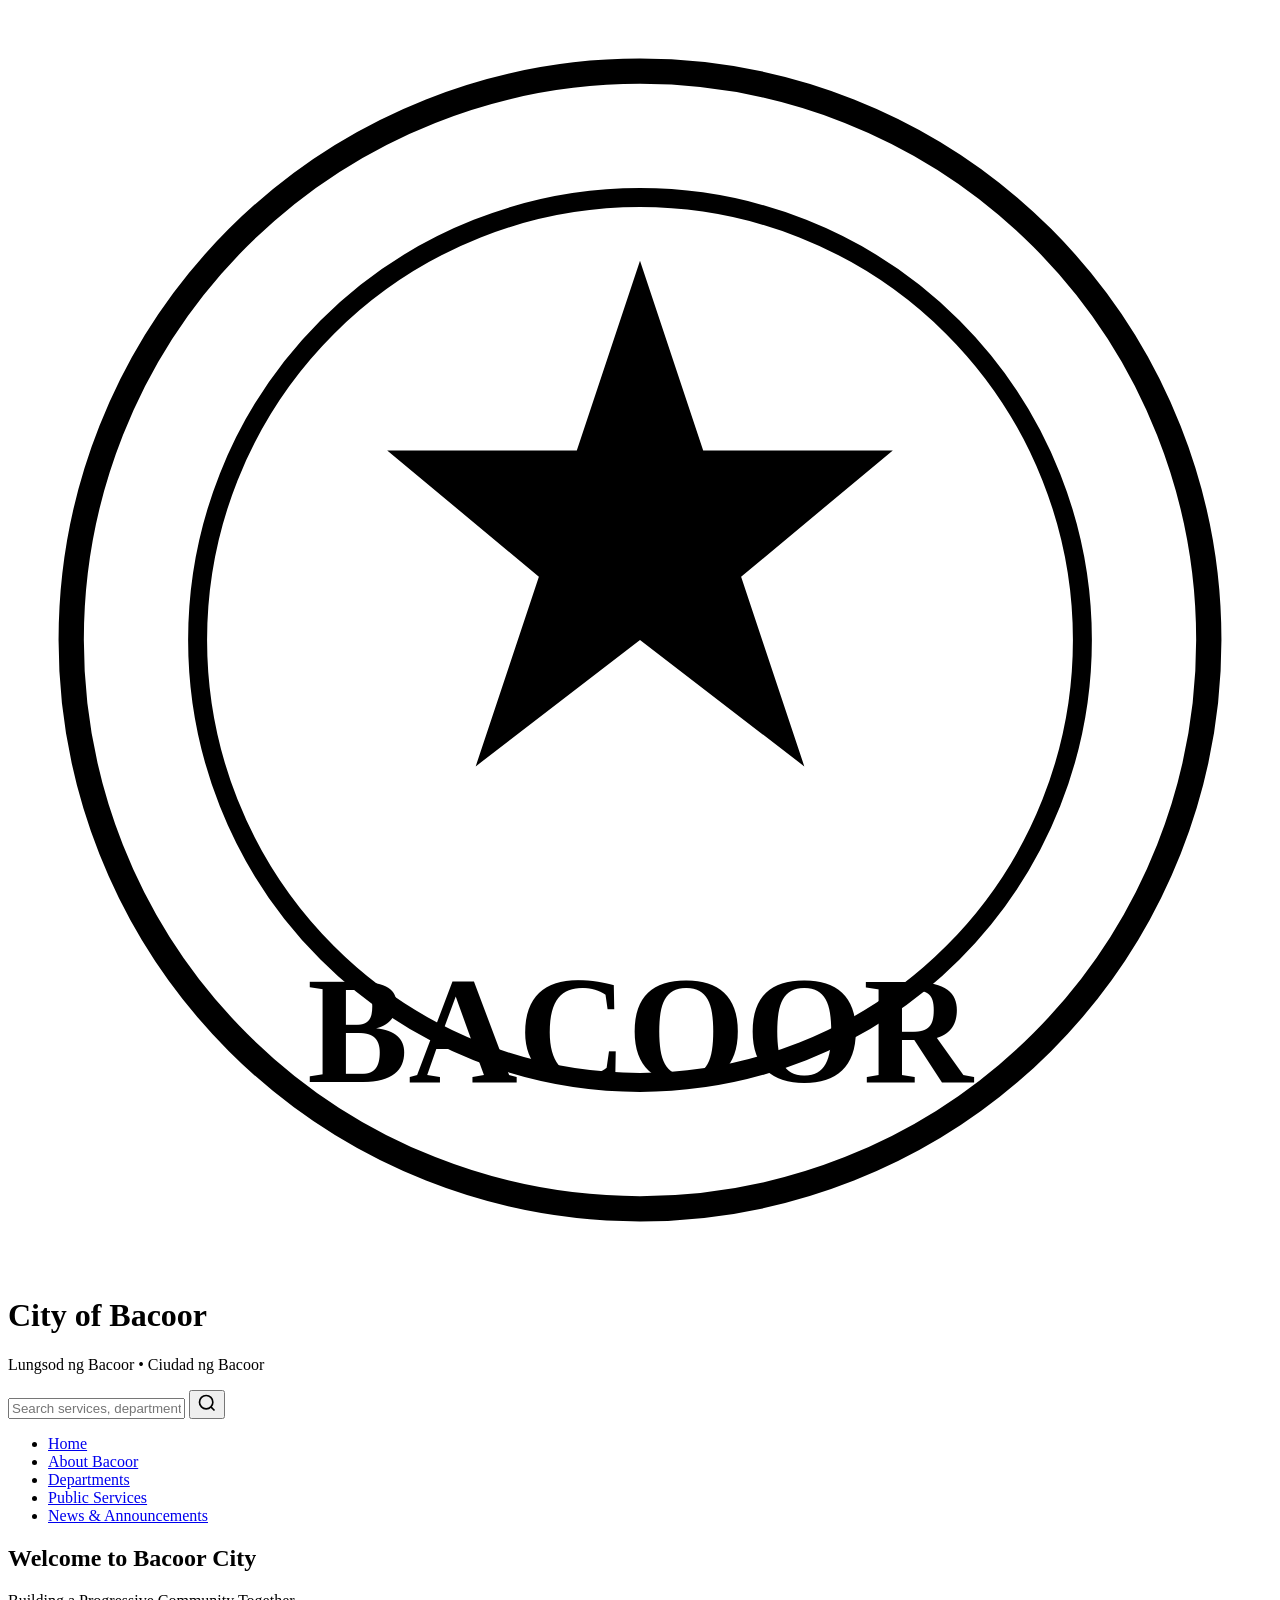
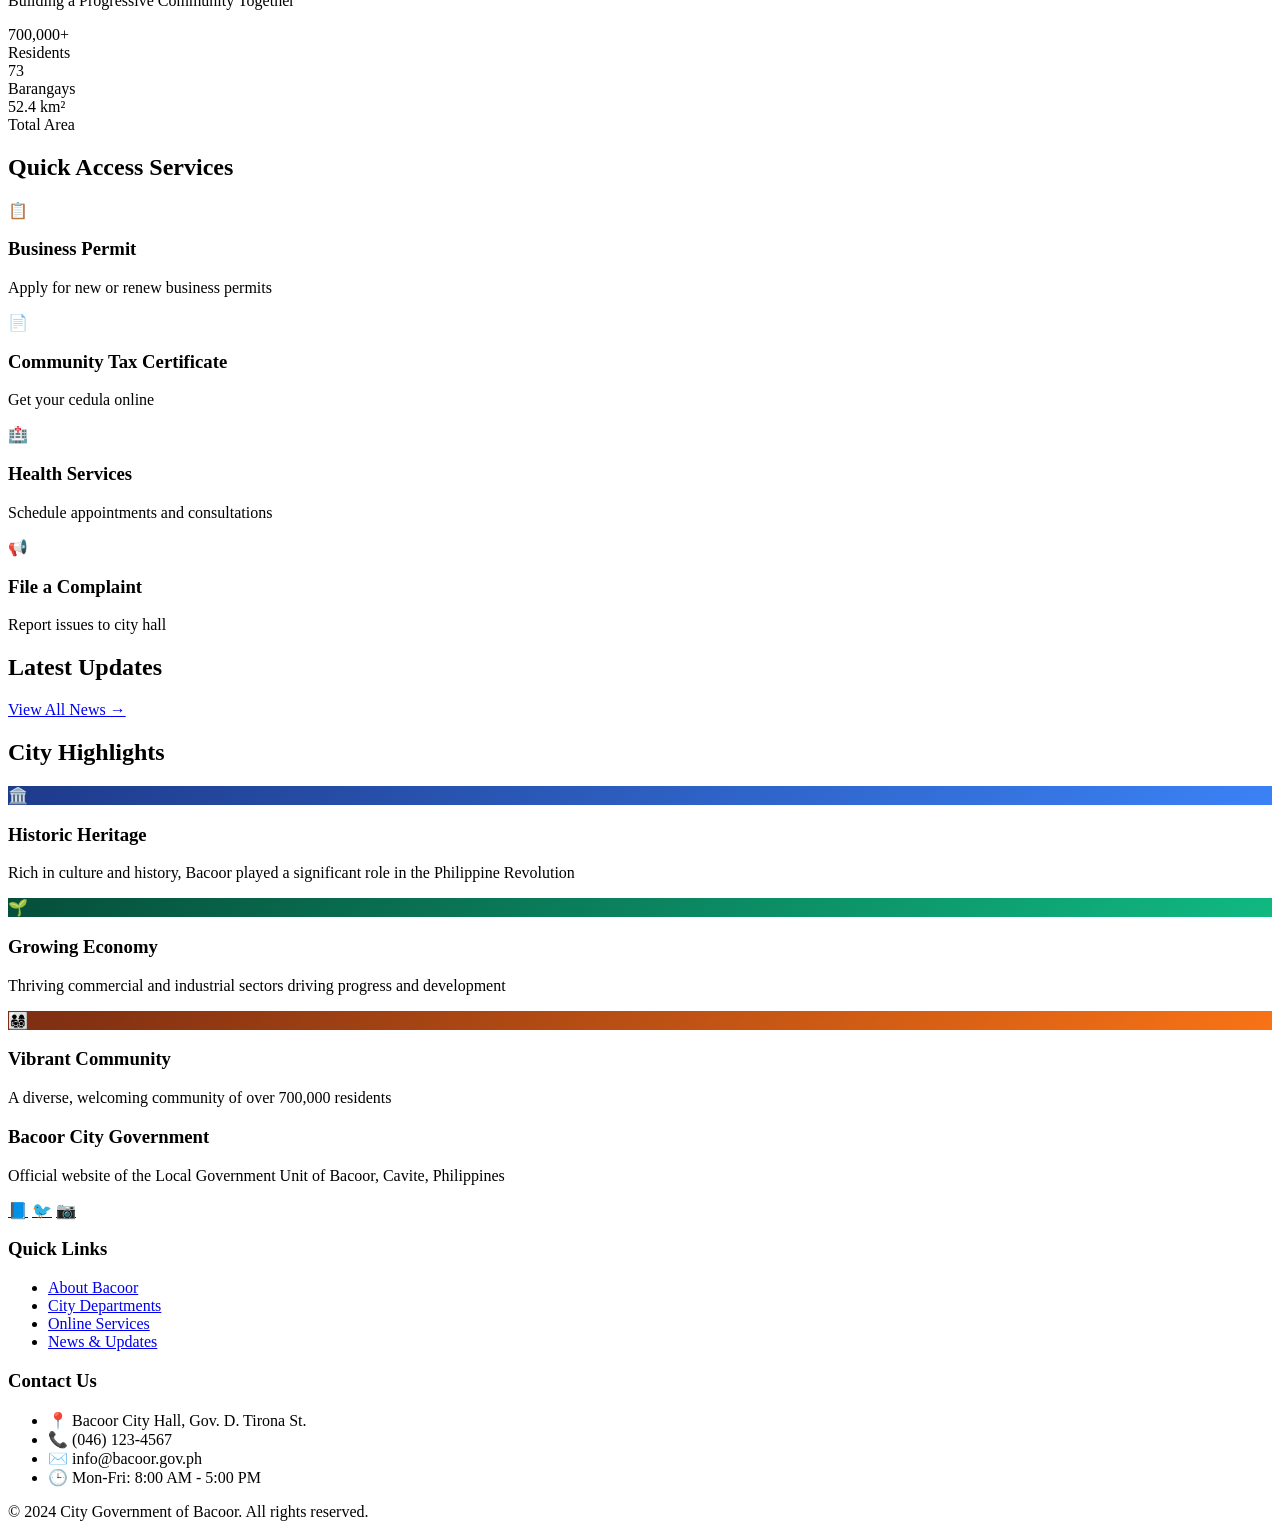
==== commit 869030c8: "Add files via upload" ====
(no text change in the page or its own stylesheets)
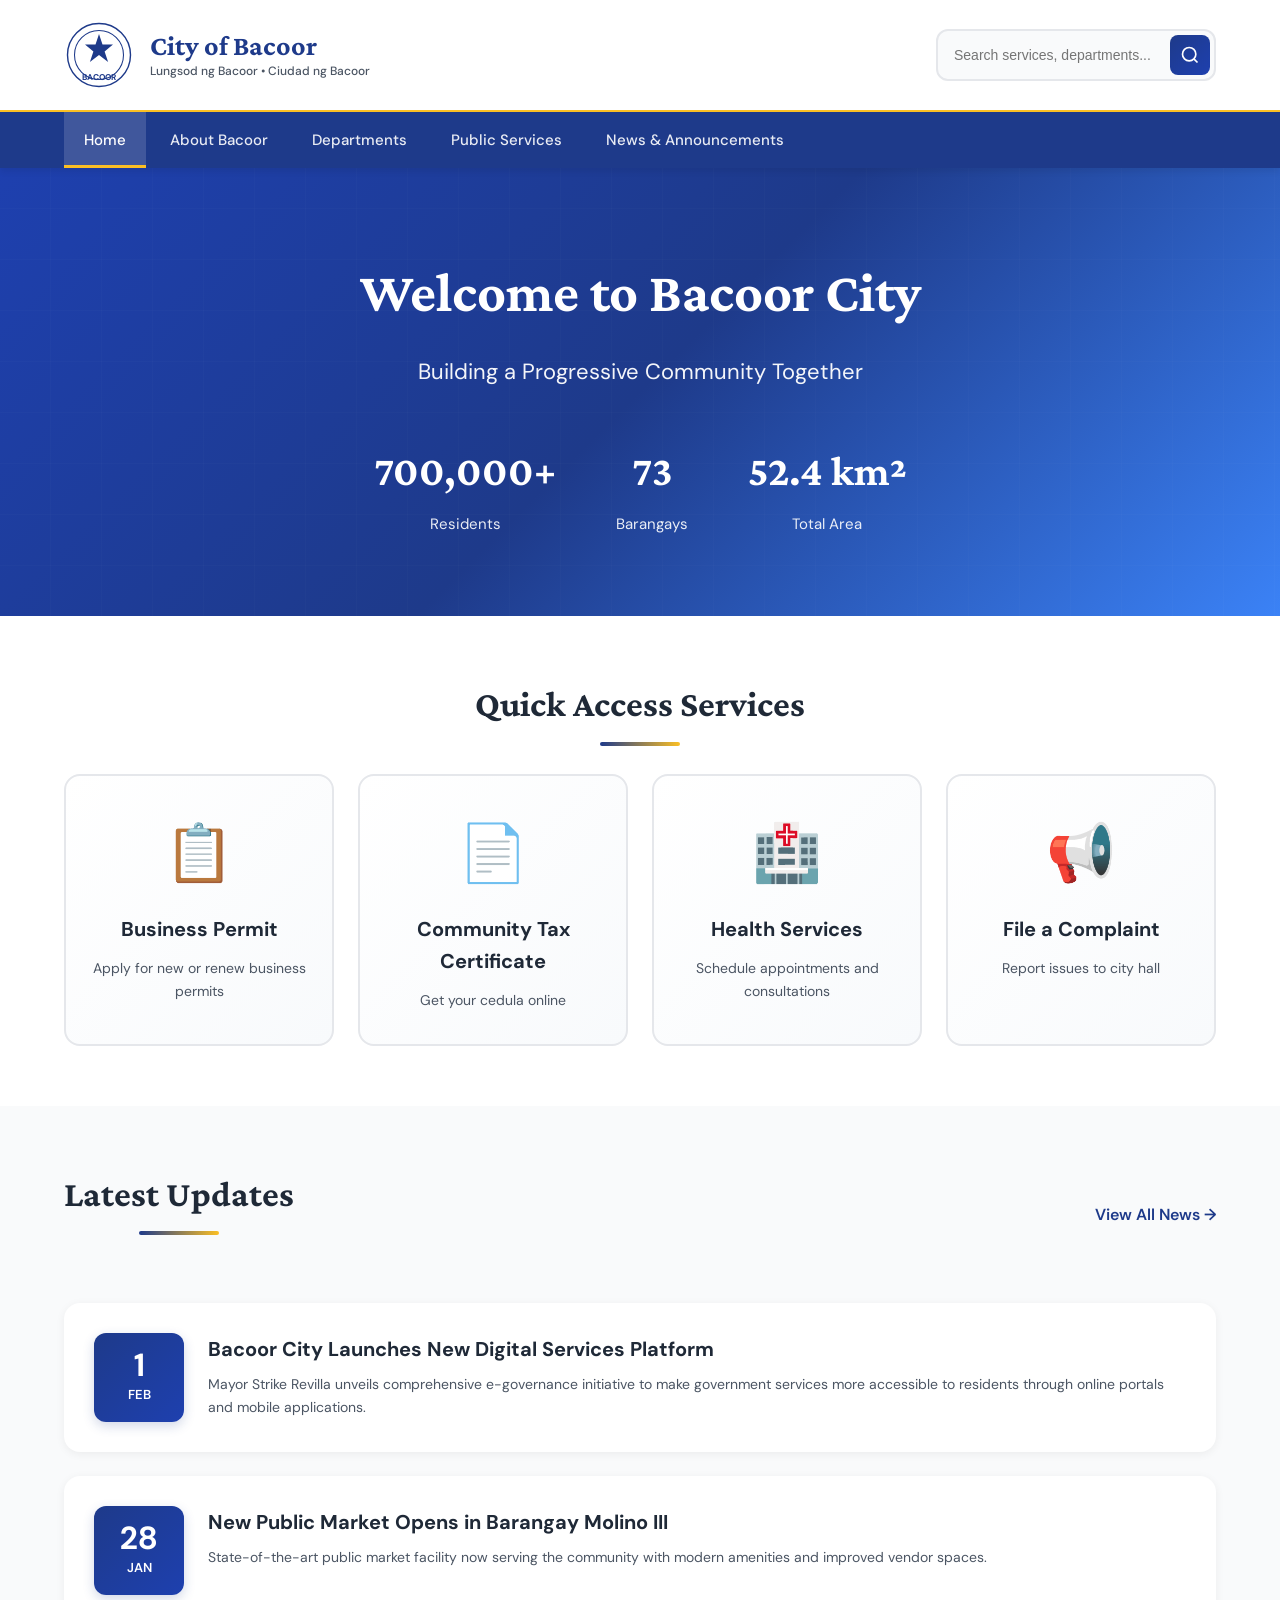
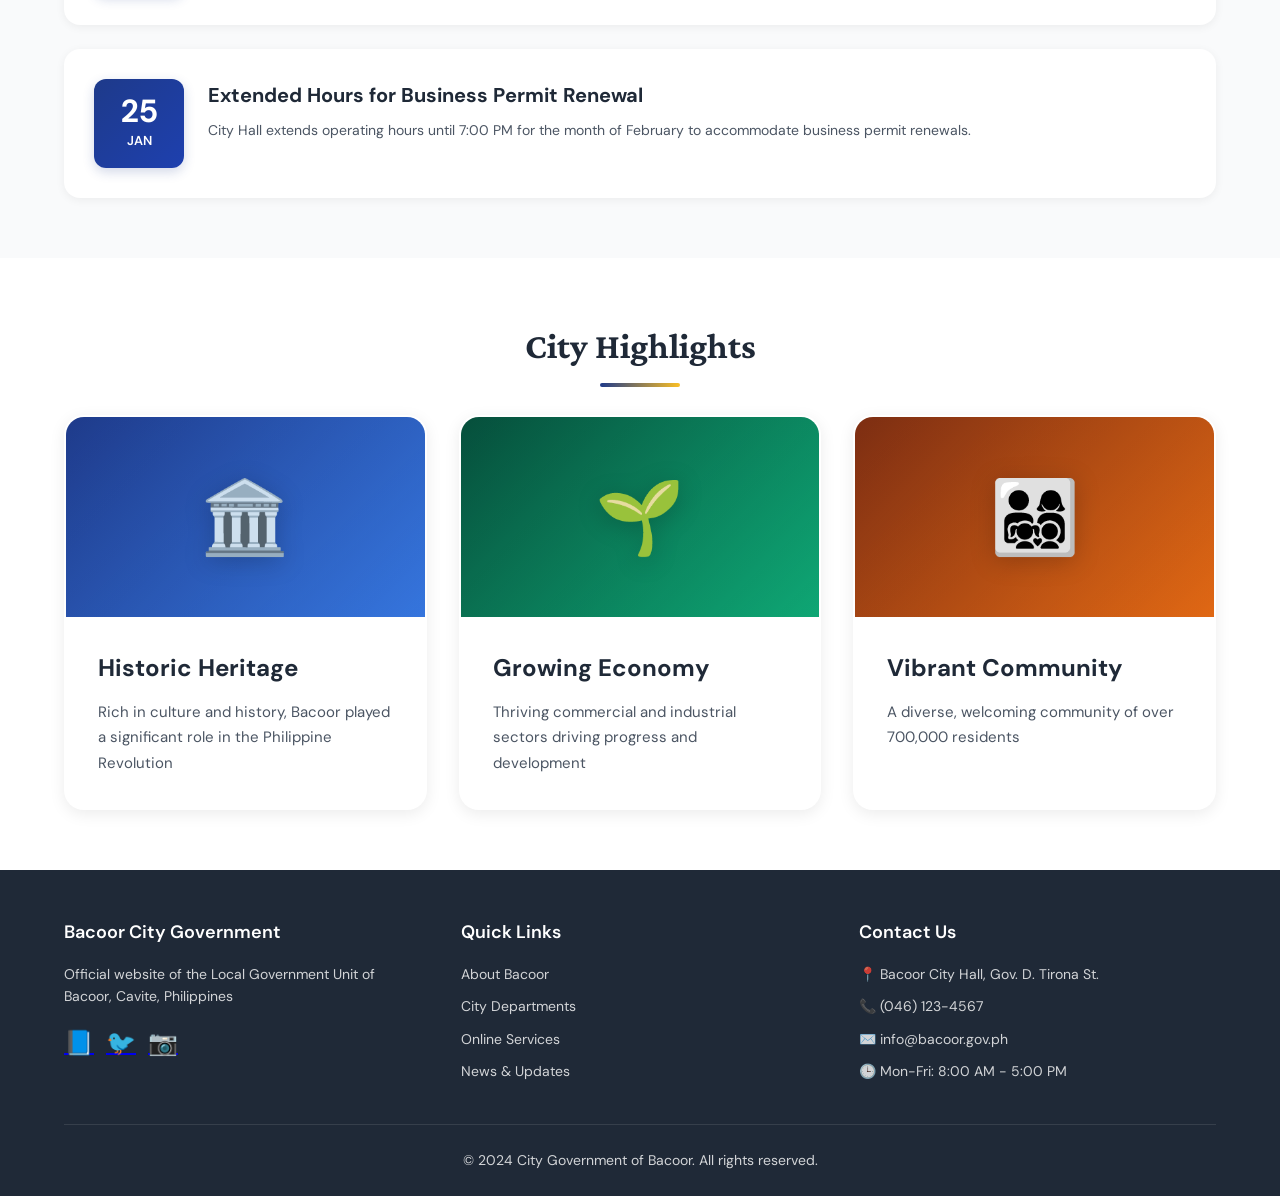
==== commit dff0579e: "Add files via upload" ====
--- a/index.html
+++ b/index.html
@@ -4,7 +4,7 @@
     <meta charset="UTF-8">
     <meta name="viewport" content="width=device-width, initial-scale=1.0">
     <title>Bacoor City - Official Local Government Unit Portal</title>
-    <link rel="stylesheet" href="../CSS/style.css">
+    <link rel="stylesheet" href="../css/style.css">
     <link href="https://fonts.googleapis.com/css2?family=Crimson+Pro:wght@400;600;700&family=DM+Sans:wght@400;500;700&display=swap" rel="stylesheet">
 </head>
 <body>
--- a/css/style.css
+++ b/css/style.css
@@ -0,0 +1,1825 @@
+/* ===== CSS Variables & Reset ===== */
+:root {
+    --primary-color: #1e3a8a;
+    --primary-dark: #1e40af;
+    --primary-light: #3b82f6;
+    --secondary-color: #dc2626;
+    --accent-gold: #fbbf24;
+    --text-dark: #1f2937;
+    --text-medium: #4b5563;
+    --text-light: #6b7280;
+    --bg-light: #f9fafb;
+    --bg-white: #ffffff;
+    --border-color: #e5e7eb;
+    --success: #10b981;
+    --warning: #f59e0b;
+    --danger: #ef4444;
+    
+    --font-display: 'Crimson Pro', serif;
+    --font-body: 'DM Sans', sans-serif;
+    
+    --shadow-sm: 0 1px 2px rgba(0, 0, 0, 0.05);
+    --shadow-md: 0 4px 6px rgba(0, 0, 0, 0.07);
+    --shadow-lg: 0 10px 15px rgba(0, 0, 0, 0.1);
+    --shadow-xl: 0 20px 25px rgba(0, 0, 0, 0.15);
+    
+    --transition: all 0.3s cubic-bezier(0.4, 0, 0.2, 1);
+}
+
+* {
+    margin: 0;
+    padding: 0;
+    box-sizing: border-box;
+}
+
+body {
+    font-family: var(--font-body);
+    color: var(--text-dark);
+    line-height: 1.6;
+    background: var(--bg-light);
+}
+
+.container {
+    max-width: 1200px;
+    margin: 0 auto;
+    padding: 0 24px;
+}
+
+/* ===== Header Styles ===== */
+.main-header {
+    background: var(--bg-white);
+    box-shadow: var(--shadow-md);
+    position: sticky;
+    top: 0;
+    z-index: 1000;
+}
+
+.header-top {
+    padding: 20px 0;
+    border-bottom: 2px solid var(--accent-gold);
+}
+
+.header-top .container {
+    display: flex;
+    justify-content: space-between;
+    align-items: center;
+    gap: 24px;
+}
+
+.header-brand {
+    display: flex;
+    align-items: center;
+    gap: 16px;
+}
+
+.seal-container {
+    width: 70px;
+    height: 70px;
+}
+
+.seal-placeholder {
+    width: 100%;
+    height: 100%;
+    color: var(--primary-color);
+}
+
+.seal-placeholder svg {
+    width: 100%;
+    height: 100%;
+}
+
+.brand-text h1 {
+    font-family: var(--font-display);
+    font-size: 28px;
+    font-weight: 700;
+    color: var(--primary-color);
+    line-height: 1.2;
+}
+
+.tagline {
+    font-size: 12px;
+    color: var(--text-medium);
+    font-weight: 500;
+}
+
+.header-search {
+    display: flex;
+    align-items: center;
+    background: var(--bg-light);
+    border: 2px solid var(--border-color);
+    border-radius: 12px;
+    padding: 4px;
+    min-width: 280px;
+    transition: var(--transition);
+}
+
+.header-search:focus-within {
+    border-color: var(--primary-color);
+    box-shadow: 0 0 0 3px rgba(30, 58, 138, 0.1);
+}
+
+.header-search input {
+    border: none;
+    background: none;
+    outline: none;
+    flex: 1;
+    font-size: 14px;
+    color: var(--text-dark);
+    padding: 8px 12px;
+}
+
+.header-search button {
+    border: none;
+    background: linear-gradient(135deg, var(--primary-color) 0%, var(--primary-dark) 100%);
+    cursor: pointer;
+    color: var(--bg-white);
+    padding: 10px;
+    display: flex;
+    align-items: center;
+    justify-content: center;
+    border-radius: 8px;
+    transition: var(--transition);
+    width: 40px;
+    height: 40px;
+}
+
+.header-search button:hover {
+    background: linear-gradient(135deg, var(--primary-dark) 0%, #1e3a8a 100%);
+    box-shadow: 0 4px 12px rgba(30, 58, 138, 0.3);
+    transform: scale(1.05);
+}
+
+.header-search button:active {
+    transform: scale(0.98);
+}
+
+/* ===== Navigation ===== */
+.main-nav {
+    background: var(--primary-color);
+}
+
+.nav-menu {
+    list-style: none;
+    display: flex;
+    gap: 4px;
+}
+
+.nav-menu li a {
+    display: block;
+    padding: 16px 20px;
+    color: rgba(255, 255, 255, 0.9);
+    text-decoration: none;
+    font-weight: 500;
+    font-size: 15px;
+    transition: var(--transition);
+    position: relative;
+}
+
+.nav-menu li a:hover,
+.nav-menu li a.active {
+    background: rgba(255, 255, 255, 0.15);
+    color: var(--bg-white);
+}
+
+.nav-menu li a.active::after {
+    content: '';
+    position: absolute;
+    bottom: 0;
+    left: 0;
+    right: 0;
+    height: 3px;
+    background: var(--accent-gold);
+}
+
+/* ===== Hero Section ===== */
+.hero {
+    position: relative;
+    background: linear-gradient(135deg, var(--primary-dark) 0%, var(--primary-color) 50%, var(--primary-light) 100%);
+    color: var(--bg-white);
+    padding: 80px 0;
+    overflow: hidden;
+}
+
+.hero::before {
+    content: '';
+    position: absolute;
+    top: 0;
+    left: 0;
+    right: 0;
+    bottom: 0;
+    background: 
+        repeating-linear-gradient(
+            90deg,
+            transparent,
+            transparent 50px,
+            rgba(255, 255, 255, 0.03) 50px,
+            rgba(255, 255, 255, 0.03) 51px
+        ),
+        repeating-linear-gradient(
+            0deg,
+            transparent,
+            transparent 50px,
+            rgba(255, 255, 255, 0.03) 50px,
+            rgba(255, 255, 255, 0.03) 51px
+        );
+    opacity: 0.5;
+}
+
+.hero-content {
+    position: relative;
+    z-index: 1;
+    text-align: center;
+}
+
+.hero-title {
+    font-family: var(--font-display);
+    font-size: 56px;
+    font-weight: 700;
+    margin-bottom: 16px;
+    animation: fadeInUp 0.8s ease;
+}
+
+.hero-subtitle {
+    font-size: 22px;
+    margin-bottom: 48px;
+    opacity: 0.95;
+    animation: fadeInUp 0.8s ease 0.2s backwards;
+}
+
+.hero-stats {
+    display: flex;
+    justify-content: center;
+    gap: 60px;
+    margin-top: 40px;
+}
+
+.stat-item {
+    text-align: center;
+}
+
+.stat-number {
+    font-family: var(--font-display);
+    font-size: 42px;
+    font-weight: 700;
+    display: block;
+    margin-bottom: 8px;
+}
+
+.stat-label {
+    font-size: 15px;
+    opacity: 0.9;
+}
+
+/* ===== Quick Services ===== */
+.quick-services {
+    padding: 60px 0;
+    background: var(--bg-white);
+}
+
+.section-title {
+    font-family: var(--font-display);
+    font-size: 36px;
+    font-weight: 700;
+    text-align: center;
+    margin-bottom: 40px;
+    color: var(--text-dark);
+    position: relative;
+}
+
+.section-title::after {
+    content: '';
+    position: absolute;
+    bottom: -12px;
+    left: 50%;
+    transform: translateX(-50%);
+    width: 80px;
+    height: 4px;
+    background: linear-gradient(90deg, var(--primary-color), var(--accent-gold));
+    border-radius: 2px;
+}
+
+.services-grid {
+    display: grid;
+    grid-template-columns: repeat(auto-fit, minmax(260px, 1fr));
+    gap: 24px;
+}
+
+.service-card {
+    background: linear-gradient(135deg, var(--bg-white) 0%, #f8fafc 100%);
+    border: 2px solid var(--border-color);
+    border-radius: 16px;
+    padding: 32px 24px;
+    text-align: center;
+    transition: var(--transition);
+    cursor: pointer;
+    position: relative;
+    overflow: hidden;
+}
+
+.service-card::before {
+    content: '';
+    position: absolute;
+    top: 0;
+    left: 0;
+    right: 0;
+    height: 4px;
+    background: linear-gradient(90deg, var(--primary-color), var(--primary-light));
+    transform: scaleX(0);
+    transition: transform 0.4s ease;
+}
+
+.service-card:hover::before {
+    transform: scaleX(1);
+}
+
+.service-card:hover {
+    border-color: var(--primary-color);
+    box-shadow: 0 12px 28px rgba(30, 58, 138, 0.15);
+    transform: translateY(-6px);
+    background: var(--bg-white);
+}
+
+.service-icon {
+    font-size: 56px;
+    margin-bottom: 16px;
+    display: inline-block;
+    transition: var(--transition);
+}
+
+.service-card:hover .service-icon {
+    transform: scale(1.1) rotate(5deg);
+}
+
+.service-card h3 {
+    font-size: 20px;
+    font-weight: 700;
+    margin-bottom: 12px;
+    color: var(--text-dark);
+}
+
+.service-card p {
+    color: var(--text-medium);
+    font-size: 14px;
+    line-height: 1.6;
+}
+
+/* ===== Latest News ===== */
+.latest-news {
+    padding: 60px 0;
+    background: var(--bg-light);
+}
+
+.section-header {
+    display: flex;
+    justify-content: space-between;
+    align-items: center;
+    margin-bottom: 40px;
+}
+
+.view-all {
+    color: var(--primary-color);
+    text-decoration: none;
+    font-weight: 600;
+    transition: var(--transition);
+}
+
+.view-all:hover {
+    color: var(--primary-dark);
+}
+
+.news-feed {
+    display: grid;
+    gap: 24px;
+}
+
+.news-item {
+    background: var(--bg-white);
+    border-radius: 16px;
+    padding: 28px;
+    display: flex;
+    gap: 24px;
+    box-shadow: 0 2px 10px rgba(0, 0, 0, 0.06);
+    transition: all 0.4s cubic-bezier(0.4, 0, 0.2, 1);
+    cursor: pointer;
+    border: 2px solid transparent;
+    position: relative;
+    overflow: hidden;
+}
+
+.news-item::before {
+    content: '';
+    position: absolute;
+    top: 0;
+    left: 0;
+    width: 4px;
+    height: 100%;
+    background: linear-gradient(180deg, var(--primary-color), var(--accent-gold));
+    transform: scaleY(0);
+    transition: transform 0.4s ease;
+}
+
+.news-item:hover::before {
+    transform: scaleY(1);
+}
+
+.news-item:hover {
+    box-shadow: 0 12px 28px rgba(30, 58, 138, 0.12);
+    transform: translateY(-4px);
+    border-color: var(--border-color);
+}
+
+.news-date-badge {
+    background: linear-gradient(135deg, var(--primary-color) 0%, var(--primary-dark) 100%);
+    color: var(--bg-white);
+    border-radius: 12px;
+    padding: 16px 20px;
+    text-align: center;
+    min-width: 90px;
+    box-shadow: 0 4px 12px rgba(30, 58, 138, 0.2);
+    transition: var(--transition);
+}
+
+.news-item:hover .news-date-badge {
+    transform: scale(1.05);
+}
+
+.news-date-badge .day {
+    font-size: 32px;
+    font-weight: 700;
+    display: block;
+    line-height: 1;
+}
+
+.news-date-badge .month {
+    font-size: 13px;
+    text-transform: uppercase;
+    font-weight: 600;
+    margin-top: 4px;
+    display: block;
+}
+
+.news-content h3 {
+    font-size: 20px;
+    font-weight: 700;
+    margin-bottom: 8px;
+    color: var(--text-dark);
+    transition: color 0.3s ease;
+}
+
+.news-item:hover .news-content h3 {
+    color: var(--primary-color);
+}
+
+.news-content p {
+    color: var(--text-medium);
+    font-size: 14px;
+    line-height: 1.6;
+}
+
+/* ===== City Highlights ===== */
+.city-highlights {
+    padding: 60px 0;
+    background: var(--bg-white);
+}
+
+.highlights-grid {
+    display: grid;
+    grid-template-columns: repeat(auto-fit, minmax(320px, 1fr));
+    gap: 32px;
+}
+
+.highlight-card {
+    border-radius: 20px;
+    overflow: hidden;
+    box-shadow: 0 4px 16px rgba(0, 0, 0, 0.08);
+    transition: all 0.4s cubic-bezier(0.4, 0, 0.2, 1);
+    border: 2px solid transparent;
+}
+
+.highlight-card:hover {
+    transform: translateY(-12px);
+    box-shadow: 0 20px 40px rgba(0, 0, 0, 0.15);
+    border-color: rgba(255, 255, 255, 0.2);
+}
+
+.highlight-image {
+    height: 200px;
+    display: flex;
+    align-items: center;
+    justify-content: center;
+    position: relative;
+    overflow: hidden;
+}
+
+.highlight-image::before {
+    content: '';
+    position: absolute;
+    top: 0;
+    left: 0;
+    right: 0;
+    bottom: 0;
+    background: linear-gradient(135deg, transparent 0%, rgba(0, 0, 0, 0.1) 100%);
+}
+
+.highlight-icon {
+    font-size: 72px;
+    position: relative;
+    z-index: 1;
+    transition: var(--transition);
+    filter: drop-shadow(0 4px 12px rgba(0, 0, 0, 0.2));
+}
+
+.highlight-card:hover .highlight-icon {
+    transform: scale(1.15) rotate(5deg);
+}
+
+.highlight-content {
+    padding: 32px;
+    background: var(--bg-white);
+}
+
+.highlight-content h3 {
+    font-size: 24px;
+    font-weight: 700;
+    margin-bottom: 12px;
+    color: var(--text-dark);
+}
+
+.highlight-content p {
+    color: var(--text-medium);
+    line-height: 1.7;
+    font-size: 15px;
+}
+
+/* ===== Footer ===== */
+.main-footer {
+    background: var(--text-dark);
+    color: rgba(255, 255, 255, 0.8);
+    padding: 48px 0 24px;
+}
+
+.footer-grid {
+    display: grid;
+    grid-template-columns: repeat(auto-fit, minmax(250px, 1fr));
+    gap: 40px;
+    margin-bottom: 32px;
+}
+
+.footer-section h3 {
+    color: var(--bg-white);
+    font-size: 18px;
+    font-weight: 600;
+    margin-bottom: 16px;
+}
+
+.footer-section p {
+    font-size: 14px;
+    line-height: 1.6;
+    margin-bottom: 16px;
+}
+
+.footer-section ul {
+    list-style: none;
+}
+
+.footer-section ul li {
+    margin-bottom: 10px;
+    font-size: 14px;
+}
+
+.footer-section ul li a {
+    color: rgba(255, 255, 255, 0.8);
+    text-decoration: none;
+    transition: var(--transition);
+}
+
+.footer-section ul li a:hover {
+    color: var(--accent-gold);
+}
+
+.social-links {
+    display: flex;
+    gap: 12px;
+}
+
+.social-links a {
+    font-size: 24px;
+    transition: var(--transition);
+}
+
+.social-links a:hover {
+    transform: scale(1.2);
+}
+
+.footer-bottom {
+    border-top: 1px solid rgba(255, 255, 255, 0.1);
+    padding-top: 24px;
+    text-align: center;
+    font-size: 14px;
+}
+
+/* ===== Page Header ===== */
+.page-header {
+    background: linear-gradient(135deg, var(--primary-dark) 0%, var(--primary-color) 100%);
+    color: var(--bg-white);
+    padding: 60px 0;
+    text-align: center;
+}
+
+.page-title {
+    font-family: var(--font-display);
+    font-size: 48px;
+    font-weight: 700;
+    margin-bottom: 12px;
+}
+
+.page-subtitle {
+    font-size: 18px;
+    opacity: 0.95;
+}
+
+/* ===== Content Section ===== */
+.content-section {
+    padding: 60px 0;
+    background: var(--bg-white);
+}
+
+.content-grid {
+    display: grid;
+    grid-template-columns: 1fr 350px;
+    gap: 48px;
+}
+
+.content-title {
+    font-family: var(--font-display);
+    font-size: 32px;
+    font-weight: 700;
+    margin: 32px 0 20px;
+    color: var(--text-dark);
+}
+
+.text-content p {
+    margin-bottom: 20px;
+    line-height: 1.8;
+    color: var(--text-medium);
+}
+
+.vision-card,
+.mission-card {
+    background: linear-gradient(135deg, var(--bg-light) 0%, var(--bg-white) 100%);
+    border-left: 4px solid var(--primary-color);
+    border-radius: 8px;
+    padding: 28px;
+    margin: 24px 0;
+}
+
+.card-icon {
+    font-size: 36px;
+    margin-bottom: 16px;
+}
+
+.mission-list {
+    list-style: none;
+    padding-left: 0;
+}
+
+.mission-list li {
+    padding-left: 32px;
+    margin-bottom: 16px;
+    position: relative;
+    line-height: 1.7;
+}
+
+.mission-list li::before {
+    content: '✓';
+    position: absolute;
+    left: 0;
+    color: var(--success);
+    font-weight: bold;
+    font-size: 18px;
+}
+
+.values-grid {
+    display: grid;
+    grid-template-columns: repeat(auto-fit, minmax(240px, 1fr));
+    gap: 24px;
+    margin-top: 32px;
+}
+
+.value-card {
+    background: var(--bg-light);
+    border-radius: 12px;
+    padding: 24px;
+    text-align: center;
+    transition: var(--transition);
+}
+
+.value-card:hover {
+    background: var(--bg-white);
+    box-shadow: var(--shadow-md);
+}
+
+.value-icon {
+    font-size: 42px;
+    margin-bottom: 16px;
+}
+
+.value-card h3 {
+    font-size: 18px;
+    font-weight: 600;
+    margin-bottom: 12px;
+}
+
+.value-card p {
+    font-size: 14px;
+    color: var(--text-medium);
+    line-height: 1.6;
+}
+
+/* ===== Sidebar ===== */
+.sidebar-card {
+    background: linear-gradient(135deg, var(--bg-white) 0%, #f8fafc 100%);
+    border-radius: 16px;
+    padding: 28px;
+    margin-bottom: 24px;
+    box-shadow: 0 4px 12px rgba(0, 0, 0, 0.05);
+    border: 2px solid var(--border-color);
+    transition: var(--transition);
+}
+
+.sidebar-card:hover {
+    box-shadow: 0 8px 20px rgba(0, 0, 0, 0.08);
+    border-color: var(--primary-color);
+    transform: translateY(-2px);
+}
+
+.sidebar-card h3 {
+    font-size: 20px;
+    font-weight: 700;
+    margin-bottom: 20px;
+    color: var(--text-dark);
+    position: relative;
+    padding-bottom: 12px;
+}
+
+.sidebar-card h3::after {
+    content: '';
+    position: absolute;
+    bottom: 0;
+    left: 0;
+    width: 40px;
+    height: 3px;
+    background: linear-gradient(90deg, var(--primary-color), var(--accent-gold));
+    border-radius: 2px;
+}
+
+.fact-list {
+    display: grid;
+    gap: 16px;
+}
+
+.fact-list dt {
+    font-weight: 600;
+    color: var(--text-dark);
+    font-size: 14px;
+}
+
+.fact-list dd {
+    color: var(--text-medium);
+    font-size: 15px;
+    margin-bottom: 12px;
+}
+
+.official-card {
+    padding: 20px;
+    background: var(--bg-white);
+    border-radius: 12px;
+    margin-bottom: 16px;
+    border: 2px solid var(--border-color);
+    transition: var(--transition);
+}
+
+.official-card:hover {
+    border-color: var(--primary-color);
+    box-shadow: 0 4px 12px rgba(30, 58, 138, 0.1);
+    transform: translateX(4px);
+}
+
+.official-card strong {
+    display: block;
+    color: var(--primary-color);
+    font-size: 12px;
+    margin-bottom: 6px;
+    text-transform: uppercase;
+    letter-spacing: 0.5px;
+    font-weight: 700;
+}
+
+.official-card p {
+    color: var(--text-dark);
+    font-size: 16px;
+    font-weight: 600;
+}
+
+.btn-link {
+    display: inline-block;
+    color: var(--primary-color);
+    text-decoration: none;
+    font-weight: 600;
+    margin-top: 12px;
+    transition: var(--transition);
+}
+
+.btn-link:hover {
+    color: var(--primary-dark);
+}
+
+.contact-list {
+    list-style: none;
+}
+
+.contact-list li {
+    margin-bottom: 16px;
+    line-height: 1.6;
+}
+
+.contact-list strong {
+    display: block;
+    color: var(--text-dark);
+    margin-bottom: 4px;
+}
+
+/* ===== Departments Page ===== */
+.department-search-section {
+    padding: 32px 0;
+    background: var(--bg-light);
+}
+
+.search-filter-bar {
+    display: flex;
+    flex-direction: column;
+    gap: 20px;
+}
+
+.search-box {
+    position: relative;
+    flex: 1;
+}
+
+.search-box input {
+    width: 100%;
+    padding: 16px 56px 16px 20px;
+    border: 2px solid var(--border-color);
+    border-radius: 14px;
+    font-size: 15px;
+    outline: none;
+    transition: all 0.3s cubic-bezier(0.4, 0, 0.2, 1);
+    background: var(--bg-white);
+}
+
+.search-box input:focus {
+    border-color: var(--primary-color);
+    box-shadow: 0 0 0 4px rgba(30, 58, 138, 0.1);
+}
+
+.search-box input:hover {
+    border-color: var(--text-medium);
+}
+
+.search-box svg {
+    position: absolute;
+    right: 20px;
+    top: 50%;
+    transform: translateY(-50%);
+    color: var(--text-medium);
+    pointer-events: none;
+}
+
+.filter-buttons {
+    display: flex;
+    gap: 12px;
+    flex-wrap: wrap;
+}
+
+.filter-btn {
+    padding: 12px 24px;
+    border: 2px solid var(--border-color);
+    background: var(--bg-white);
+    color: var(--text-dark);
+    border-radius: 50px;
+    cursor: pointer;
+    font-weight: 600;
+    font-size: 14px;
+    transition: all 0.3s cubic-bezier(0.4, 0, 0.2, 1);
+    position: relative;
+    overflow: hidden;
+}
+
+.filter-btn::before {
+    content: '';
+    position: absolute;
+    top: 50%;
+    left: 50%;
+    width: 0;
+    height: 0;
+    border-radius: 50%;
+    background: var(--primary-color);
+    transform: translate(-50%, -50%);
+    transition: width 0.4s ease, height 0.4s ease;
+    z-index: 0;
+}
+
+.filter-btn span {
+    position: relative;
+    z-index: 1;
+}
+
+.filter-btn:hover {
+    border-color: var(--primary-color);
+    color: var(--primary-color);
+    box-shadow: 0 4px 12px rgba(30, 58, 138, 0.15);
+    transform: translateY(-2px);
+}
+
+.filter-btn.active {
+    background: linear-gradient(135deg, var(--primary-color) 0%, var(--primary-dark) 100%);
+    color: var(--bg-white);
+    border-color: var(--primary-color);
+    box-shadow: 0 6px 16px rgba(30, 58, 138, 0.25);
+    transform: translateY(-2px);
+}
+
+.filter-btn.active::before {
+    width: 100%;
+    height: 100%;
+}
+
+.departments-section {
+    padding: 60px 0;
+}
+
+.departments-grid {
+    display: grid;
+    grid-template-columns: repeat(auto-fill, minmax(320px, 1fr));
+    gap: 24px;
+}
+
+.dept-card {
+    background: var(--bg-white);
+    border: 2px solid var(--border-color);
+    border-radius: 16px;
+    padding: 28px;
+    transition: var(--transition);
+    position: relative;
+    overflow: hidden;
+}
+
+.dept-card::before {
+    content: '';
+    position: absolute;
+    top: 0;
+    left: 0;
+    width: 100%;
+    height: 100%;
+    background: linear-gradient(135deg, rgba(30, 58, 138, 0.05) 0%, transparent 100%);
+    opacity: 0;
+    transition: opacity 0.4s ease;
+}
+
+.dept-card:hover::before {
+    opacity: 1;
+}
+
+.dept-card:hover {
+    border-color: var(--primary-color);
+    box-shadow: 0 12px 28px rgba(30, 58, 138, 0.12);
+    transform: translateY(-4px);
+}
+
+.dept-icon {
+    font-size: 56px;
+    margin-bottom: 16px;
+    display: inline-block;
+    transition: var(--transition);
+}
+
+.dept-card:hover .dept-icon {
+    transform: scale(1.15);
+}
+
+.dept-name {
+    font-size: 20px;
+    font-weight: 700;
+    margin-bottom: 12px;
+    color: var(--text-dark);
+}
+
+.dept-desc {
+    color: var(--text-medium);
+    font-size: 14px;
+    line-height: 1.6;
+    margin-bottom: 20px;
+}
+
+.dept-contact {
+    margin-bottom: 20px;
+}
+
+.dept-contact p {
+    font-size: 13px;
+    color: var(--text-medium);
+    margin-bottom: 6px;
+}
+
+.dept-btn {
+    width: 100%;
+    padding: 14px;
+    background: linear-gradient(135deg, var(--primary-color) 0%, var(--primary-dark) 100%);
+    color: var(--bg-white);
+    border: none;
+    border-radius: 10px;
+    font-weight: 700;
+    font-size: 15px;
+    cursor: pointer;
+    transition: var(--transition);
+    position: relative;
+    overflow: hidden;
+    box-shadow: 0 4px 12px rgba(30, 58, 138, 0.2);
+}
+
+.dept-btn::before {
+    content: '';
+    position: absolute;
+    top: 50%;
+    left: 50%;
+    width: 0;
+    height: 0;
+    border-radius: 50%;
+    background: rgba(255, 255, 255, 0.2);
+    transform: translate(-50%, -50%);
+    transition: width 0.6s, height 0.6s;
+}
+
+.dept-btn:hover::before {
+    width: 300px;
+    height: 300px;
+}
+
+.dept-btn:hover {
+    background: linear-gradient(135deg, var(--primary-dark) 0%, #1e3a8a 100%);
+    box-shadow: 0 8px 20px rgba(30, 58, 138, 0.3);
+    transform: translateY(-2px);
+}
+
+.dept-btn:active {
+    transform: translateY(0);
+}
+
+.no-results {
+    text-align: center;
+    padding: 60px 20px;
+    color: var(--text-medium);
+    font-size: 18px;
+}
+
+/* ===== Services Page ===== */
+.services-nav-section {
+    background: var(--bg-light);
+    padding: 24px 0;
+}
+
+.services-tabs {
+    display: flex;
+    gap: 12px;
+    overflow-x: auto;
+    padding: 4px;
+}
+
+.tab-btn {
+    padding: 16px 32px;
+    background: var(--bg-white);
+    border: 2px solid var(--border-color);
+    border-radius: 12px;
+    cursor: pointer;
+    font-weight: 700;
+    font-size: 15px;
+    white-space: nowrap;
+    transition: all 0.3s cubic-bezier(0.4, 0, 0.2, 1);
+    position: relative;
+    overflow: hidden;
+}
+
+.tab-btn::after {
+    content: '';
+    position: absolute;
+    bottom: 0;
+    left: 0;
+    right: 0;
+    height: 4px;
+    background: linear-gradient(90deg, var(--primary-color), var(--accent-gold));
+    transform: scaleX(0);
+    transition: transform 0.3s ease;
+}
+
+.tab-btn:hover {
+    border-color: var(--primary-color);
+    color: var(--primary-color);
+    box-shadow: 0 4px 12px rgba(30, 58, 138, 0.1);
+    transform: translateY(-2px);
+}
+
+.tab-btn.active {
+    background: linear-gradient(135deg, var(--primary-color) 0%, var(--primary-dark) 100%);
+    color: var(--bg-white);
+    border-color: var(--primary-color);
+    box-shadow: 0 6px 16px rgba(30, 58, 138, 0.25);
+}
+
+.tab-btn.active::after {
+    transform: scaleX(1);
+}
+
+.services-content {
+    padding: 60px 0;
+}
+
+.service-panel {
+    display: none;
+}
+
+.service-panel.active {
+    display: block;
+}
+
+.service-header {
+    text-align: center;
+    margin-bottom: 48px;
+}
+
+.service-header h2 {
+    font-family: var(--font-display);
+    font-size: 36px;
+    font-weight: 700;
+    margin-bottom: 12px;
+}
+
+.service-header p {
+    color: var(--text-medium);
+    font-size: 16px;
+}
+
+.service-form {
+    max-width: 800px;
+    margin: 0 auto;
+    background: var(--bg-white);
+    border-radius: 16px;
+    padding: 40px;
+    box-shadow: var(--shadow-md);
+}
+
+.form-group {
+    margin-bottom: 24px;
+}
+
+.form-row {
+    display: grid;
+    grid-template-columns: repeat(auto-fit, minmax(240px, 1fr));
+    gap: 20px;
+    margin-bottom: 24px;
+}
+
+.form-group label {
+    display: block;
+    font-weight: 600;
+    color: var(--text-dark);
+    margin-bottom: 8px;
+    font-size: 14px;
+}
+
+.form-group input,
+.form-group select,
+.form-group textarea {
+    width: 100%;
+    padding: 14px 16px;
+    border: 2px solid var(--border-color);
+    border-radius: 10px;
+    font-size: 15px;
+    font-family: var(--font-body);
+    transition: all 0.3s cubic-bezier(0.4, 0, 0.2, 1);
+    background: var(--bg-white);
+}
+
+.form-group input:focus,
+.form-group select:focus,
+.form-group textarea:focus {
+    outline: none;
+    border-color: var(--primary-color);
+    box-shadow: 0 0 0 4px rgba(30, 58, 138, 0.1);
+    background: var(--bg-white);
+}
+
+.form-group input:hover,
+.form-group select:hover,
+.form-group textarea:hover {
+    border-color: var(--text-medium);
+}
+
+.form-group textarea {
+    resize: vertical;
+}
+
+.checkbox-group {
+    display: flex;
+    align-items: flex-start;
+    gap: 12px;
+}
+
+.checkbox-group input[type="checkbox"] {
+    width: auto;
+    margin-top: 4px;
+}
+
+.checkbox-group label {
+    margin-bottom: 0;
+    font-weight: 400;
+}
+
+.form-actions {
+    display: flex;
+    gap: 16px;
+    margin-top: 32px;
+}
+
+.btn-primary,
+.btn-secondary {
+    flex: 1;
+    padding: 16px 32px;
+    border: none;
+    border-radius: 12px;
+    font-weight: 700;
+    font-size: 16px;
+    cursor: pointer;
+    transition: all 0.3s cubic-bezier(0.4, 0, 0.2, 1);
+    position: relative;
+    overflow: hidden;
+}
+
+.btn-primary {
+    background: linear-gradient(135deg, var(--primary-color) 0%, var(--primary-dark) 100%);
+    color: var(--bg-white);
+    box-shadow: 0 4px 14px rgba(30, 58, 138, 0.25);
+}
+
+.btn-primary::before {
+    content: '';
+    position: absolute;
+    top: 0;
+    left: -100%;
+    width: 100%;
+    height: 100%;
+    background: linear-gradient(90deg, transparent, rgba(255, 255, 255, 0.3), transparent);
+    transition: left 0.5s ease;
+}
+
+.btn-primary:hover::before {
+    left: 100%;
+}
+
+.btn-primary:hover {
+    background: linear-gradient(135deg, var(--primary-dark) 0%, #1e3a8a 100%);
+    box-shadow: 0 8px 24px rgba(30, 58, 138, 0.35);
+    transform: translateY(-2px);
+}
+
+.btn-primary:active {
+    transform: translateY(0);
+    box-shadow: 0 2px 8px rgba(30, 58, 138, 0.25);
+}
+
+.btn-secondary {
+    background: var(--bg-white);
+    color: var(--text-dark);
+    border: 2px solid var(--border-color);
+    box-shadow: 0 2px 8px rgba(0, 0, 0, 0.05);
+}
+
+.btn-secondary:hover {
+    background: var(--bg-light);
+    border-color: var(--text-medium);
+    box-shadow: 0 4px 12px rgba(0, 0, 0, 0.1);
+    transform: translateY(-2px);
+}
+
+.btn-secondary:active {
+    transform: translateY(0);
+}
+
+/* ===== News Page ===== */
+.news-filter-section {
+    padding: 32px 0;
+    background: var(--bg-light);
+}
+
+.filter-bar {
+    display: flex;
+    justify-content: center;
+}
+
+.featured-news-section {
+    padding: 40px 0 20px;
+}
+
+.featured-news-card {
+    background: linear-gradient(135deg, var(--primary-dark) 0%, var(--primary-color) 100%);
+    border-radius: 16px;
+    padding: 48px;
+    color: var(--bg-white);
+    position: relative;
+    cursor: pointer;
+    transition: var(--transition);
+    overflow: hidden;
+}
+
+.featured-news-card::before {
+    content: '';
+    position: absolute;
+    top: 0;
+    left: 0;
+    right: 0;
+    bottom: 0;
+    background: url('data:image/svg+xml,<svg width="100" height="100" xmlns="http://www.w3.org/2000/svg"><defs><pattern id="grid" width="20" height="20" patternUnits="userSpaceOnUse"><path d="M 20 0 L 0 0 0 20" fill="none" stroke="rgba(255,255,255,0.1)" stroke-width="1"/></pattern></defs><rect width="100" height="100" fill="url(%23grid)"/></svg>');
+    opacity: 0.5;
+}
+
+.featured-news-card:hover {
+    transform: translateY(-4px);
+    box-shadow: var(--shadow-xl);
+}
+
+.featured-news-badge {
+    position: absolute;
+    top: 24px;
+    right: 24px;
+    background: var(--accent-gold);
+    color: var(--text-dark);
+    padding: 8px 16px;
+    border-radius: 20px;
+    font-weight: 700;
+    font-size: 13px;
+}
+
+.featured-news-content {
+    position: relative;
+    z-index: 1;
+}
+
+.news-category {
+    display: inline-block;
+    padding: 6px 14px;
+    border-radius: 16px;
+    font-size: 12px;
+    font-weight: 700;
+    text-transform: uppercase;
+    margin-bottom: 16px;
+}
+
+.news-category-news {
+    background: var(--success);
+    color: var(--bg-white);
+}
+
+.news-category-announcement {
+    background: var(--warning);
+    color: var(--text-dark);
+}
+
+.news-category-advisory {
+    background: var(--danger);
+    color: var(--bg-white);
+}
+
+.news-category-event {
+    background: var(--accent-gold);
+    color: var(--text-dark);
+}
+
+.featured-news-title {
+    font-family: var(--font-display);
+    font-size: 36px;
+    font-weight: 700;
+    margin-bottom: 16px;
+    line-height: 1.3;
+}
+
+.featured-news-excerpt {
+    font-size: 18px;
+    line-height: 1.7;
+    margin-bottom: 24px;
+    opacity: 0.95;
+}
+
+.news-meta {
+    display: flex;
+    gap: 24px;
+    font-size: 14px;
+}
+
+.news-grid-section {
+    padding: 40px 0 60px;
+}
+
+.news-grid {
+    display: grid;
+    grid-template-columns: repeat(auto-fill, minmax(350px, 1fr));
+    gap: 28px;
+    margin-bottom: 40px;
+}
+
+.news-card {
+    background: var(--bg-white);
+    border-radius: 16px;
+    overflow: hidden;
+    box-shadow: 0 2px 8px rgba(0, 0, 0, 0.06);
+    transition: all 0.4s cubic-bezier(0.4, 0, 0.2, 1);
+    cursor: pointer;
+    border: 2px solid transparent;
+}
+
+.news-card:hover {
+    box-shadow: 0 12px 28px rgba(30, 58, 138, 0.15);
+    transform: translateY(-8px);
+    border-color: var(--primary-color);
+}
+
+.news-card-header {
+    padding: 20px;
+    background: linear-gradient(135deg, #f8fafc 0%, var(--bg-light) 100%);
+}
+
+.news-card-body {
+    padding: 24px;
+}
+
+.news-card-title {
+    font-size: 20px;
+    font-weight: 700;
+    margin-bottom: 12px;
+    color: var(--text-dark);
+    line-height: 1.4;
+    transition: color 0.3s ease;
+}
+
+.news-card:hover .news-card-title {
+    color: var(--primary-color);
+}
+
+.news-card-excerpt {
+    color: var(--text-medium);
+    font-size: 14px;
+    line-height: 1.6;
+    margin-bottom: 16px;
+}
+
+.load-more {
+    text-align: center;
+    margin-top: 40px;
+}
+
+.load-more .btn-secondary {
+    padding: 14px 40px;
+    font-size: 15px;
+    border-radius: 50px;
+    background: var(--bg-white);
+    border: 2px solid var(--primary-color);
+    color: var(--primary-color);
+    font-weight: 700;
+    box-shadow: 0 4px 12px rgba(30, 58, 138, 0.1);
+}
+
+.load-more .btn-secondary:hover {
+    background: var(--primary-color);
+    color: var(--bg-white);
+    box-shadow: 0 6px 20px rgba(30, 58, 138, 0.25);
+}
+
+.important-announcements {
+    padding: 60px 0;
+    background: var(--bg-light);
+}
+
+.announcements-list {
+    display: grid;
+    gap: 20px;
+}
+
+.announcement-item {
+    background: var(--bg-white);
+    border-left: 5px solid var(--warning);
+    border-radius: 12px;
+    padding: 24px;
+    display: flex;
+    gap: 20px;
+    align-items: center;
+    cursor: pointer;
+    transition: all 0.3s cubic-bezier(0.4, 0, 0.2, 1);
+    box-shadow: 0 2px 8px rgba(0, 0, 0, 0.05);
+}
+
+.announcement-item:hover {
+    box-shadow: 0 8px 20px rgba(0, 0, 0, 0.1);
+    transform: translateX(8px);
+    border-left-width: 8px;
+}
+
+.announcement-icon {
+    font-size: 36px;
+    transition: var(--transition);
+}
+
+.announcement-item:hover .announcement-icon {
+    transform: scale(1.2) rotate(10deg);
+}
+
+.announcement-content h3 {
+    font-size: 18px;
+    font-weight: 700;
+    margin-bottom: 6px;
+    color: var(--text-dark);
+}
+
+.announcement-content p {
+    font-size: 14px;
+    color: var(--text-medium);
+}
+
+/* ===== Modal Styles ===== */
+.modal {
+    display: none;
+    position: fixed;
+    z-index: 2000;
+    left: 0;
+    top: 0;
+    width: 100%;
+    height: 100%;
+    background: rgba(0, 0, 0, 0.6);
+    backdrop-filter: blur(4px);
+    animation: fadeIn 0.3s ease;
+}
+
+.modal.show {
+    display: flex;
+    align-items: center;
+    justify-content: center;
+}
+
+.modal-content {
+    background: var(--bg-white);
+    border-radius: 16px;
+    padding: 40px;
+    max-width: 700px;
+    width: 90%;
+    max-height: 85vh;
+    overflow-y: auto;
+    position: relative;
+    animation: slideUp 0.4s ease;
+}
+
+.news-modal-content {
+    max-width: 900px;
+}
+
+.modal-close {
+    position: absolute;
+    top: 20px;
+    right: 20px;
+    font-size: 32px;
+    font-weight: 300;
+    color: var(--text-medium);
+    cursor: pointer;
+    width: 40px;
+    height: 40px;
+    display: flex;
+    align-items: center;
+    justify-content: center;
+    border-radius: 50%;
+    transition: var(--transition);
+}
+
+.modal-close:hover {
+    background: var(--bg-light);
+    color: var(--text-dark);
+}
+
+.success-modal {
+    text-align: center;
+    max-width: 500px;
+}
+
+.success-icon {
+    width: 90px;
+    height: 90px;
+    background: linear-gradient(135deg, var(--success) 0%, #059669 100%);
+    color: var(--bg-white);
+    border-radius: 50%;
+    display: flex;
+    align-items: center;
+    justify-content: center;
+    font-size: 52px;
+    margin: 0 auto 24px;
+    animation: successPulse 0.6s ease;
+    box-shadow: 0 8px 24px rgba(16, 185, 129, 0.3);
+    position: relative;
+}
+
+.success-icon::before {
+    content: '';
+    position: absolute;
+    top: -10px;
+    left: -10px;
+    right: -10px;
+    bottom: -10px;
+    border-radius: 50%;
+    border: 3px solid var(--success);
+    opacity: 0;
+    animation: successRing 1s ease-out;
+}
+
+@keyframes successPulse {
+    0% {
+        transform: scale(0);
+        opacity: 0;
+    }
+    50% {
+        transform: scale(1.1);
+    }
+    100% {
+        transform: scale(1);
+        opacity: 1;
+    }
+}
+
+@keyframes successRing {
+    0% {
+        transform: scale(0.8);
+        opacity: 1;
+    }
+    100% {
+        transform: scale(1.3);
+        opacity: 0;
+    }
+}
+
+.success-modal h2 {
+    font-family: var(--font-display);
+    font-size: 28px;
+    margin-bottom: 16px;
+    color: var(--text-dark);
+}
+
+.success-modal p {
+    color: var(--text-medium);
+    margin-bottom: 32px;
+    font-size: 16px;
+}
+
+.success-modal .btn-primary {
+    width: auto;
+    padding: 14px 48px;
+}
+
+/* ===== Animations ===== */
+@keyframes fadeIn {
+    from {
+        opacity: 0;
+    }
+    to {
+        opacity: 1;
+    }
+}
+
+@keyframes fadeInUp {
+    from {
+        opacity: 0;
+        transform: translateY(20px);
+    }
+    to {
+        opacity: 1;
+        transform: translateY(0);
+    }
+}
+
+@keyframes slideUp {
+    from {
+        transform: translateY(40px);
+        opacity: 0;
+    }
+    to {
+        transform: translateY(0);
+        opacity: 1;
+    }
+}
+
+@keyframes scaleIn {
+    from {
+        transform: scale(0);
+    }
+    to {
+        transform: scale(1);
+    }
+}
+
+.fade-in-up {
+    animation: fadeInUp 0.8s ease;
+}
+
+/* ===== Responsive Design ===== */
+@media (max-width: 968px) {
+    .hero-title {
+        font-size: 42px;
+    }
+    
+    .hero-stats {
+        gap: 40px;
+    }
+    
+    .stat-number {
+        font-size: 32px;
+    }
+    
+    .content-grid {
+        grid-template-columns: 1fr;
+    }
+    
+    .departments-grid {
+        grid-template-columns: repeat(auto-fill, minmax(280px, 1fr));
+    }
+    
+    .news-grid {
+        grid-template-columns: 1fr;
+    }
+}
+
+@media (max-width: 768px) {
+    .header-top .container {
+        flex-direction: column;
+        align-items: flex-start;
+    }
+    
+    .header-search {
+        width: 100%;
+    }
+    
+    .nav-menu {
+        flex-wrap: wrap;
+    }
+    
+    .hero {
+        padding: 60px 0;
+    }
+    
+    .hero-title {
+        font-size: 36px;
+    }
+    
+    .hero-subtitle {
+        font-size: 18px;
+    }
+    
+    .hero-stats {
+        flex-direction: column;
+        gap: 24px;
+    }
+    
+    .services-grid {
+        grid-template-columns: 1fr;
+    }
+    
+    .highlights-grid {
+        grid-template-columns: 1fr;
+    }
+    
+    .footer-grid {
+        grid-template-columns: 1fr;
+    }
+    
+    .form-row {
+        grid-template-columns: 1fr;
+    }
+    
+    .form-actions {
+        flex-direction: column;
+    }
+    
+    .featured-news-card {
+        padding: 32px 24px;
+    }
+    
+    .featured-news-title {
+        font-size: 28px;
+    }
+    
+    .modal-content {
+        width: 95%;
+        padding: 28px 20px;
+    }
+}
